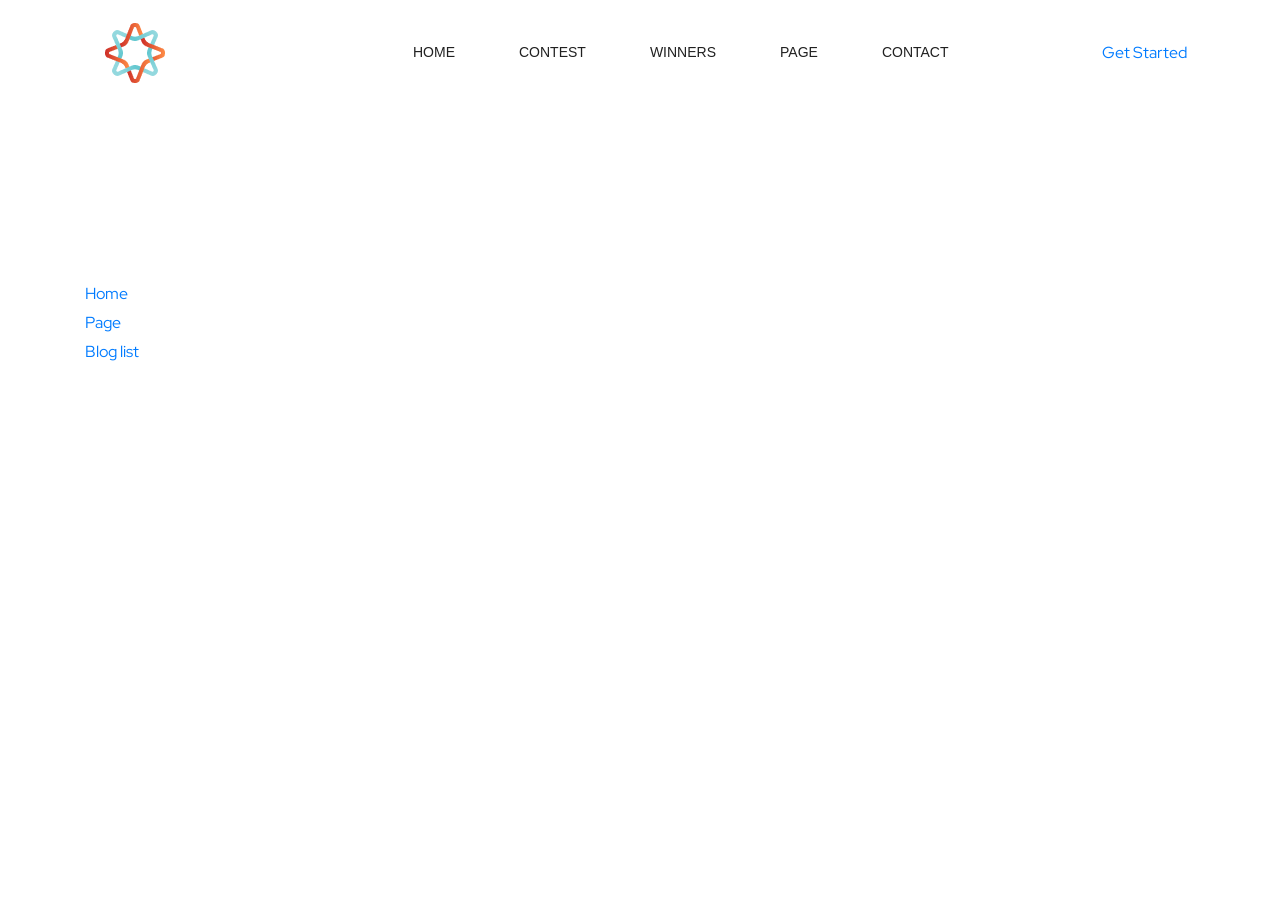
==== bloglist.html @ a5b385fc "first commit" ====
<!DOCTYPE html>
<html lang="en">

<head>
    <meta charset="UTF-8">
    <title>Blog List</title>
    <meta name="description"
        content="MediCare is a minimal, clean and modern One Page HTML Template for dental clinics and any other medical and healthcare related businesses, such as hospitals, research centers, or pharmacies.">
    <meta name="keywords"
        content=" appointment, clinic, dentist, doctor, health, health care, hospital, hospitality, laboratory, medical, medicine, patient">
    <meta name="author" content="themesflat.com">

    <!-- Mobile Specific Metas -->
    <meta name="viewport" content="width=device-width, initial-scale=1, maximum-scale=1">

     <!-- Bootstrap  -->
     <link rel="stylesheet" type="text/css" href="stylesheets/bootstrap.css" >

    <!-- Theme Style -->
    <link rel="stylesheet" type="text/css" href="stylesheets/bloglist.css">

</head>

<body class="header-sticky">
    <!-- Header -->
     <header id="header" class="header style1 clearfix">
        <div class="header-inner">
            <div id="logo" class="logo">
                <a href="index.html" rel="home">
                    <img src="images/logo/Logo.png" alt="image">
                </a>
            </div><!-- /.logo -->
            <div class="nav-wrap">
                <div class="btn-menu"></div><!-- //mobile menu button -->
                <nav id="mainnav" class="main-nav">
                    <ul class="menu"> 
                        <li class="home">
                            <a href="index.html">Home</a>
                            <ul class="submenu"> 
                                <li><a href="index.html">Home V.1</a>
                                </li>
                                <li><a href="index-2.html">Home V.2</a></li>
                                <li><a href="index-3.html">Home V.3</a></li>
                                <li><a href="index-animated.html">Home Animated</a></li>
                            </ul><!-- /.submenu -->
                        </li>
                        <li><a href="./#about">Contest</a></li>
                        <li><a href="./#doctor">Winners</a></li>
                        <li><a href="./#portfolio">Page</a>
                            <ul class="submenu"> 
                                <li><a href="bloglist.html">Page 1</a></li>
                                <li><a href="bloglist.html">Page 2</a></li>
                                <li><a href="bloglist.html">Page 3</a></li>
                                <li><a href="bloglist.html">Page 4</a></li>
                            </ul><!-- /.submenu -->
                        </li>
                        <li><a href="./#contact">Contact</a></li>
                    </ul><!-- /.menu -->
                </nav><!-- /.main-nav -->
            </div><!-- /.nav-wrap -->
            <div class="menu-btn ">
                <a href="contact.html" class="theme-btn">Get Started</a>
            </div>
            <!--/.menu button -->
        </div><!-- /.header-inner --> 
     </header><!-- /.header -->
    <!-- Page Title -->
    <div class="page-title text-left">
        <div class="container">
            <div class="row"> 
                <div class="col-md-12">
                    <div class="page-title-heading">
                        <h1 class="title">Blog list</h1>
                    </div><!-- /.page-title-captions --> 
                    <div class="breadcrumbs">
                        <ul>
                            <li><a href="index.html">Home</a></li>
                            <li><a href="blog.html">Page</a></li>
                            <li><a href="blog.html">Blog list</a></li>
                        </ul>                   
                    </div><!-- /.breadcrumbs -->  
                </div><!-- /.col-md-12 -->  
            </div><!-- /.row -->  
        </div><!-- /.container -->                      
    </div><!-- /.page-title --> 
    <!-- Blog Posts -->
    <section></section><!--/.blog posts -->
    <!-- Download -->
    <div></div><!--/.download -->
    <!-- Footer -->
    <footer></footer><!--/.footer -->
</body>

</html>
---- stylesheets/bloglist.css ----
/**
  * Name: Lottery
  * Version: 1.0
  * Author: Themesflat
  * Author URI: http://www.themesflat.com
*/

@import url('https://fonts.googleapis.com/css2?family=Red+Hat+Display:ital,wght@0,300..900;1,300..900&display=swap');
@import url("https://cdnjs.cloudflare.com/ajax/libs/font-awesome/5.15.4/css/all.min.css");
@import url("https://stackpath.bootstrapcdn.com/bootstrap/4.5.2/css/bootstrap.min.css");


/**
  * Reset
  * Repeatable Patterns    
  *	Header 
  *	Page Title
  * Blog
  * Blog v.1
  * Blog Single  
  * Widgets  
  * widget search
  * widget latest posts
  * widget tag
  * flat-socials 
  * Switcher
  * GoTop Button
  * Footer
  * Footer widget  
  * Bottom
  * Parallax
  * Boxed
  * Revolution Slider  
*/

/* Reset
-------------------------------------------------------------- */
    html {
        overflow-y: scroll;
        -webkit-text-size-adjust: 100%;
        -ms-text-size-adjust: 100%;
    }

    body {
		line-height: 1;
		-webkit-font-smoothing: antialiased;
		-webkit-text-size-adjust: 100%;
		   -ms-text-size-adjust: 100%;
	}

    a, abbr, acronym, address, applet, article, aside, audio, b, big, blockquote, body, caption, canvas, center, cite, code,
	dd, del, details, dfn, dialog, div, dl, dt, em, embed, fieldset, figcaption, figure, form, footer, header, hgroup, h1, h2, h3, h4, h5, h6, html, i, iframe, img, ins, kbd, label, legend, li, mark, menu, nav,object, ol, output, p, pre, q, ruby, s, samp, section, small, span, strike, strong, sub, summary, sup, tt, table, tbody, textarea, tfoot, thead, time, tr, th, td, u, ul, var, video  { 
		font-family: inherit; 
		font-size: 100%; 
		font-weight: inherit; 
		font-style: inherit; 
		vertical-align: baseline; 
		margin: 0; 
		padding: 0; 
		border: 0; 
		outline: 0;
		background: transparent;
	}

    article, aside, details, figcaption, figure, footer, header, hgroup, menu, nav, section { 
		display: block;
	}

    ol, ul {
		list-style: none;
	}

    blockquote, q { 
		-webkit-hyphens: none;
		  -moz-hyphens: none;
		   -ms-hyphens: none;
		       hyphens: none;
		        quotes: none;
	}

    figure {
		margin: 0;
	}

    :focus {
		outline: 0;
	}

    table { 
		border-collapse: collapse; 
		border-spacing: 0;
	}

    img {
		border: 0;
		-ms-interpolation-mode: bicubic;
		vertical-align: middle;
	}

    legend {
		white-space: normal;
	}

    button,
	input,
	select,
	textarea {
		font-size: 100%;
		margin: 0;
		max-width: 100%;
		vertical-align: baseline;
		-webkit-box-sizing: border-box;
		  -moz-box-sizing: border-box;
		       box-sizing: border-box;
	}

    button,
	input {
		line-height: normal;
	}

    input,
	textarea {
		background-image: -webkit-linear-gradient(hsla(0,0%,100%,0), hsla(0,0%,100%,0)); /* Removing the inner shadow, rounded corners on iOS inputs */
	}

    button,
	input[type="button"],
	input[type="reset"],
	input[type="submit"] {
		line-height: 1;
		cursor: pointer; /* Improves usability and consistency of cursor style between image-type 'input' and others */
		-webkit-appearance: button; /* Corrects inability to style clickable 'input' types in iOS */
		border: none;
	}

	input[type="checkbox"],
	input[type="radio"] {
		padding: 0; /* Addresses excess padding in IE8/9 */
	}

	input[type="search"] {
		-webkit-appearance: textfield; /* Addresses appearance set to searchfield in S5, Chrome */
	}

	input[type="search"]::-webkit-search-decoration { /* Corrects inner padding displayed oddly in S5, Chrome on OSX */
		-webkit-appearance: none;
	}

	button::-moz-focus-inner,
	input::-moz-focus-inner { /* Corrects inner padding and border displayed oddly in FF3/4 www.sitepen.com/blog/2008/05/14/the-devils-in-the-details-fixing-dojos-toolbar-buttons/ */
		border: 0;
		padding: 0;
	}

	*,
	*:before,
	*:after {
		-webkit-box-sizing: border-box;
		   -moz-box-sizing: border-box;
		        box-sizing: border-box;
	}

/* Repeatable Patterns
-------------------------------------------------------------- */
*,
*:before,
*:after {
	-webkit-box-sizing: border-box;
	   -moz-box-sizing: border-box;
			box-sizing: border-box;
}

body {
    font: 16px/29px "Red Hat Display", sans-serif;
	font-weight: 400;
	/* background-color: #fff;	 */
	color: #FFFFFF;
}

a {		
    text-decoration: none;
	-webkit-transition: all 0.3s ease-in-out;
	   -moz-transition: all 0.3s ease-in-out;
		-ms-transition: all 0.3s ease-in-out;
		 -o-transition: all 0.3s ease-in-out;
			transition: all 0.3s ease-in-out;
}

a:hover,
a:focus {
	color: #FFFFFF;
	text-decoration: none;
	outline: 0;
	-webkit-transition: all 0.3s ease-in-out;
	   -moz-transition: all 0.3s ease-in-out;
		-ms-transition: all 0.3s ease-in-out;
		 -o-transition: all 0.3s ease-in-out;
			transition: all 0.3s ease-in-out;
}

ul, ol {
	padding: 0;
}

img {
	max-width: 100%;
	height: auto;		
}

.img-left {
	margin: -10px 50px 0 0 !important;
	float: left;
}

.img-right {
	margin: 0 0 0 50px !important;
	float: right;
}

b, strong {
	font-weight: 900;
}

.entry-page p {
	margin-bottom: 25px;
}

h1 { font: 60px/60px "Red Hat Display", sans-serif;}
h2 { font: 45px/45px "Red Hat Display", sans-serif;}
h3 { font: 30px/30px "Red Hat Display", sans-serif;}
h4 { font: 25px/25px "Red Hat Display", sans-serif;}
h5 { font: 22px/22px "Red Hat Display", sans-serif;}
h6 { font: 20px/20px "Red Hat Display", sans-serif;}

h1, h2, h4, h5, h6 {
	color: #FFFFFF;
	font-weight: 900;
	margin: 0 0 30px;
}

p {
    font-family: "Red Hat Display", sans-serif;
    font-size: 14px;
    font-weight: 400;
    line-height: 19.6;
    color: rgba(119, 145, 186, 1);
}

button {
	border: none;
}

button,
input[type="button"],
input[type="reset"],
input[type="submit"] {		
    font-size: 16px;
    font-family: "Red Hat Display", sans-serif;
    font-weight: 759;   
    color: #FFFFFF;
    background-color: transparent;
    /* border-width: 1px; */
    /* border-style: solid; */
    /* border-color: #E5E5E5; */
    border: none;
    padding: 7px 18px;
    -webkit-transition: all 0.3s ease 0s;
       -moz-transition: all 0.3s ease 0s;
        -ms-transition: all 0.3s ease 0s;
         -o-transition: all 0.3s ease 0s;
            transition: all 0.3s ease 0s;
}

select,
textarea,
input[type="text"],
input[type="password"],
input[type="datetime"],
input[type="datetime-local"],
input[type="date"],
input[type="month"],
input[type="time"],
input[type="week"],
input[type="number"],
input[type="email"],
input[type="url"],
input[type="search"],
input[type="tel"],
input[type="color"] {	
	width: 100%;
	font-size: 16px;
	/* border: 1px solid #E5E5E5; */
    border: none;
	color: #FFFFFF;
	background-color: transparent;		
	height: 60px;
	padding: 12px 30px;
	border-radius: 0;
	margin-bottom: 30px;
	-webkit-transition: all 0.3s ease-in-out;
	   -moz-transition: all 0.3s ease-in-out;
	    -ms-transition: all 0.3s ease-in-out;
	     -o-transition: all 0.3s ease-in-out;
	        transition: all 0.3s ease-in-out;
}

textarea:focus,
input[type="text"]:focus,
input[type="password"]:focus,
input[type="datetime"]:focus,
input[type="datetime-local"]:focus,
input[type="date"]:focus,
input[type="month"]:focus,
input[type="time"]:focus,
input[type="week"]:focus,
input[type="number"]:focus,
input[type="email"]:focus,
input[type="url"]:focus,
input[type="search"]:focus,
input[type="tel"]:focus,
input[type="color"]:focus {
	-webkit-box-shadow: none;
	   -moz-box-shadow: none;
			box-shadow: none;
}

textarea {
	width: 100%;
	height: 166px;
	padding: 15px 30px;
}

input[type="checkbox"] {
	display: inline;
}

textarea:-moz-placeholder,
textarea::-moz-placeholder,
input:-moz-placeholder,
input::-moz-placeholder {		
	color: #a0a0a0;
	opacity: 1;
}

input:-ms-input-placeholder {
	color: #a0a0a0;
}

textarea::-webkit-input-placeholder,
input::-webkit-input-placeholder {
	color: #a0a0a0;
	opacity: 1;
}

/* bootstrap resetting elements */

.btn {
	background-image: none;
}

textarea, 
input[type="text"],
input[type="submit"],
input[type="password"], 
input[type="datetime"], 
input[type="datetime-local"], 
input[type="date"], 
input[type="month"], 
input[type="time"], 
input[type="week"], 
input[type="number"], 
input[type="email"], 
input[type="url"], 
input[type="search"], 
input[type="tel"], 
input[type="color"], 
.uneditable-input,
.dropdown-menu,
.navbar .nav > .active > a, 
.navbar .nav > .active > a:hover, 
.navbar .nav > .active > a:focus {
	-webkit-appearance: none;
	text-shadow: none;
	-webkit-box-shadow: none;
	   -moz-box-shadow: none;
	     -o-box-shadow: none;
	        box-shadow: none;
	color: #a0a0a0;
}

.blog-single .entry p {
	margin-bottom: 25px;
}

/* Header
-------------------------------------------------------------- */
.header {
	max-width: 1920px;		
}

.header-inner {
	max-width: 1110px;
	margin-left: auto;
	margin-right: auto;
	margin-top: 16px;
	display: flex;
	align-items: center;
}

.header-inner .logo,
.header-inner .nav-wrap {
	float: left;
}

.header-inner .logo {
	padding: 0 117px 0 20px;
}

/* navigation */
#mainnav ul li {
	position: relative;
}

#mainnav li:hover > ul {    	
    -ms-filter: "progid:DXImageTransform.Microsoft.Alpha(Opacity=100)";
		filter: alpha(opacity=100);
	opacity: 1;
    visibility: visible; 
    -webkit-transform: translate(0, 0);
	   -moz-transform: translate(0, 0);
	    -ms-transform: translate(0, 0);
	     -o-transform: translate(0, 0);
	        transform: translate(0, 0);  
}

#mainnav ul li ul li:hover > ul {
	left: 200px;
}

#mainnav ul li a {
	text-transform: uppercase;
	font-size: 14px;
	font-family: 'Lato', sans-serif;
	font-weight: 400;
	color: #202020;	
}

#mainnav ul li a:hover {
	color: #2bb0ef;	
}

#mainnav ul li ul li a:hover {
	padding-left: 5px;
}

#mainnav > ul > li {
	float: left;
	padding: 19px 28px 20px 6px;
}

#mainnav > ul > li > a {
	font-size: 14px;
	display: inline-block;		
	position: relative;
	line-height: 34px;
	padding: 0 15px;
}

#mainnav > ul > li.active > a {
	color: #2bb0ef;	
}

#mainnav ul li ul {
	width: 200px;
	background: #fff;	
	position: absolute;	
	z-index: 9999;
	left: 0; 
	top: 100%;	
	-ms-filter: "progid:DXImageTransform.Microsoft.Alpha(Opacity=0)";
       opacity: 0;
        filter: alpha(opacity=0); 
	visibility: hidden;
    -webkit-transform: translate(0px, 10px);
		   -moz-transform: translate(0px, -10px);
		    -ms-transform: translate(0px, -10px);
		     -o-transform: translate(0px, -10px);
		        transform: translate(0px, -10px);
	   -webkit-transition: all 0.2s ease-in-out;
	      -moz-transition: all 0.2s ease-in-out;
	       -ms-transition: all 0.2s ease-in-out;
	        -o-transition: all 0.2s ease-in-out;
	           transition: all 0.2s ease-in-out;
}

#mainnav ul li ul li ul {			
	left: 215px;
	top: 0;
	margin-left: -30px;
	background-color: #fffcf2;
}

#mainnav ul li ul li ul li {
	border-color: #e5e2d4;
}

#mainnav ul li ul li ul li a {
	color: #323232;
}

#mainnav ul li ul li ul li a:hover {
	color: #f1c40f;
}

.header.style1 #mainnav ul li.home a:before {
	top: 0;
}

.header.style1 #mainnav ul li.home a:after {
	bottom: 0;
}

#mainnav {
	padding: 0 110px 0 0;
}

/* menu btn */

.header-inner .menu-btn {
	float: left;
}

/* Page Title
-------------------------------------------------------------- */
.page-title {
	background: url(../images/) no-repeat center top;
	background-size: cover;
	padding: 100px 0;
}
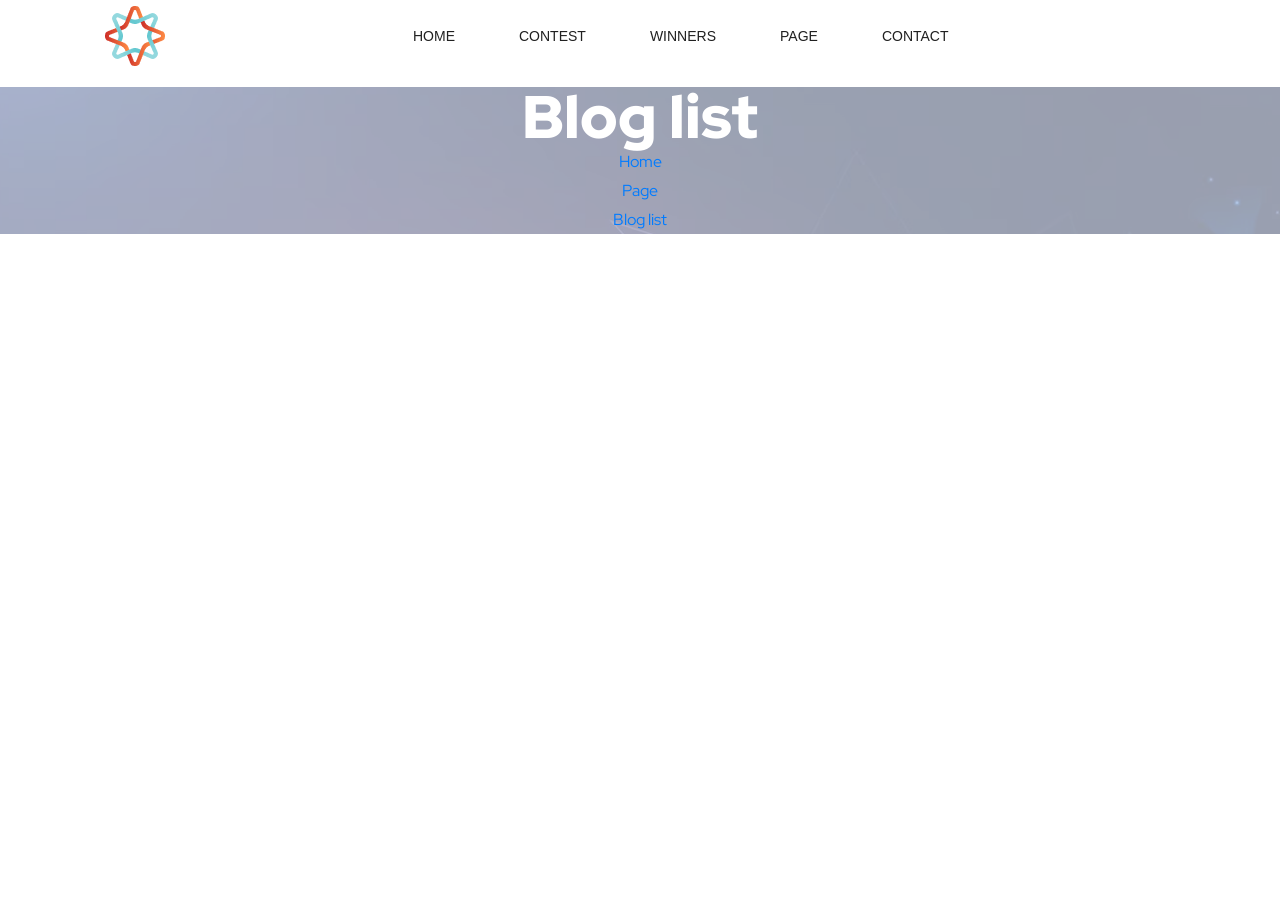
==== commit 17b2408a: "update" ====
--- a/bloglist.html
+++ b/bloglist.html
@@ -13,8 +13,8 @@
     <!-- Mobile Specific Metas -->
     <meta name="viewport" content="width=device-width, initial-scale=1, maximum-scale=1">
 
-     <!-- Bootstrap  -->
-     <link rel="stylesheet" type="text/css" href="stylesheets/bootstrap.css" >
+    <!-- Bootstrap  -->
+    <link rel="stylesheet" type="text/css" href="stylesheets/bootstrap.css">
 
     <!-- Theme Style -->
     <link rel="stylesheet" type="text/css" href="stylesheets/bloglist.css">
@@ -23,7 +23,7 @@
 
 <body class="header-sticky">
     <!-- Header -->
-     <header id="header" class="header style1 clearfix">
+    <header id="header" class="header style1 clearfix">
         <div class="header-inner">
             <div id="logo" class="logo">
                 <a href="index.html" rel="home">
@@ -33,10 +33,10 @@
             <div class="nav-wrap">
                 <div class="btn-menu"></div><!-- //mobile menu button -->
                 <nav id="mainnav" class="main-nav">
-                    <ul class="menu"> 
+                    <ul class="menu">
                         <li class="home">
                             <a href="index.html">Home</a>
-                            <ul class="submenu"> 
+                            <ul class="submenu">
                                 <li><a href="index.html">Home V.1</a>
                                 </li>
                                 <li><a href="index-2.html">Home V.2</a></li>
@@ -47,7 +47,7 @@
                         <li><a href="./#about">Contest</a></li>
                         <li><a href="./#doctor">Winners</a></li>
                         <li><a href="./#portfolio">Page</a>
-                            <ul class="submenu"> 
+                            <ul class="submenu">
                                 <li><a href="bloglist.html">Page 1</a></li>
                                 <li><a href="bloglist.html">Page 2</a></li>
                                 <li><a href="bloglist.html">Page 3</a></li>
@@ -58,31 +58,31 @@
                     </ul><!-- /.menu -->
                 </nav><!-- /.main-nav -->
             </div><!-- /.nav-wrap -->
-            <div class="menu-btn ">
+            <!-- <div class="menu-btn ">
                 <a href="contact.html" class="theme-btn">Get Started</a>
-            </div>
+            </div> -->
             <!--/.menu button -->
-        </div><!-- /.header-inner --> 
-     </header><!-- /.header -->
+        </div><!-- /.header-inner -->
+    </header><!-- /.header -->
     <!-- Page Title -->
-    <div class="page-title text-left">
+    <div class="page-title text-center">
         <div class="container">
-            <div class="row"> 
+            <div class="row">
                 <div class="col-md-12">
                     <div class="page-title-heading">
                         <h1 class="title">Blog list</h1>
-                    </div><!-- /.page-title-captions --> 
+                    </div><!-- /.page-title-captions -->
                     <div class="breadcrumbs">
                         <ul>
                             <li><a href="index.html">Home</a></li>
                             <li><a href="blog.html">Page</a></li>
                             <li><a href="blog.html">Blog list</a></li>
-                        </ul>                   
-                    </div><!-- /.breadcrumbs -->  
-                </div><!-- /.col-md-12 -->  
-            </div><!-- /.row -->  
-        </div><!-- /.container -->                      
-    </div><!-- /.page-title --> 
+                        </ul>
+                    </div><!-- /.breadcrumbs -->
+                </div><!-- /.col-md-12 -->
+            </div><!-- /.row -->
+        </div><!-- /.container -->
+    </div><!-- /.page-title -->
     <!-- Blog Posts -->
     <section></section><!--/.blog posts -->
     <!-- Download -->
--- a/stylesheets/bloglist.css
+++ b/stylesheets/bloglist.css
@@ -236,7 +236,6 @@
 h1, h2, h4, h5, h6 {
 	color: #FFFFFF;
 	font-weight: 900;
-	margin: 0 0 30px;
 }
 
 p {
@@ -395,26 +394,29 @@
 
 /* Header
 -------------------------------------------------------------- */
+
 .header {
-	max-width: 1920px;		
-}
-
-.header-inner {
-	max-width: 1110px;
-	margin-left: auto;
-	margin-right: auto;
-	margin-top: 16px;
-	display: flex;
-	align-items: center;
+	max-width: 1920px;
+	border-bottom: 1px solid #FFFFFF;
+	position: relative;
+}
+
+@media only screen and (min-width: 1200px){
+	.header-inner{
+		max-width: 1110px;
+		margin-left: auto;
+		margin-right: auto;
+	}
 }
 
 .header-inner .logo,
-.header-inner .nav-wrap {
+.header-inner .nav-wrap,
+.header-inner .menu-btn {
 	float: left;
 }
 
 .header-inner .logo {
-	padding: 0 117px 0 20px;
+	padding: 6px 117px 20px 20px;
 }
 
 /* navigation */
@@ -424,7 +426,7 @@
 
 #mainnav li:hover > ul {    	
     -ms-filter: "progid:DXImageTransform.Microsoft.Alpha(Opacity=100)";
-		filter: alpha(opacity=100);
+		/* filter: alpha(opacity=100); */
 	opacity: 1;
     visibility: visible; 
     -webkit-transform: translate(0, 0);
@@ -494,25 +496,6 @@
 	           transition: all 0.2s ease-in-out;
 }
 
-#mainnav ul li ul li ul {			
-	left: 215px;
-	top: 0;
-	margin-left: -30px;
-	background-color: #fffcf2;
-}
-
-#mainnav ul li ul li ul li {
-	border-color: #e5e2d4;
-}
-
-#mainnav ul li ul li ul li a {
-	color: #323232;
-}
-
-#mainnav ul li ul li ul li a:hover {
-	color: #f1c40f;
-}
-
 .header.style1 #mainnav ul li.home a:before {
 	top: 0;
 }
@@ -522,19 +505,23 @@
 }
 
 #mainnav {
-	padding: 0 110px 0 0;
+	padding: 0 70px 0 0;
 }
 
 /* menu btn */
 
 .header-inner .menu-btn {
-	float: left;
+	padding: 20px 0 0 0;
+}
+
+.header-inner a.theme-btn {
+	line-height: 21.17px;
+	padding: 14px 20px;
 }
 
 /* Page Title
 -------------------------------------------------------------- */
+
 .page-title {
-	background: url(../images/) no-repeat center top;
-	background-size: cover;
-	padding: 100px 0;
+	background-image: url(../images/header/bg_header.png);
 }
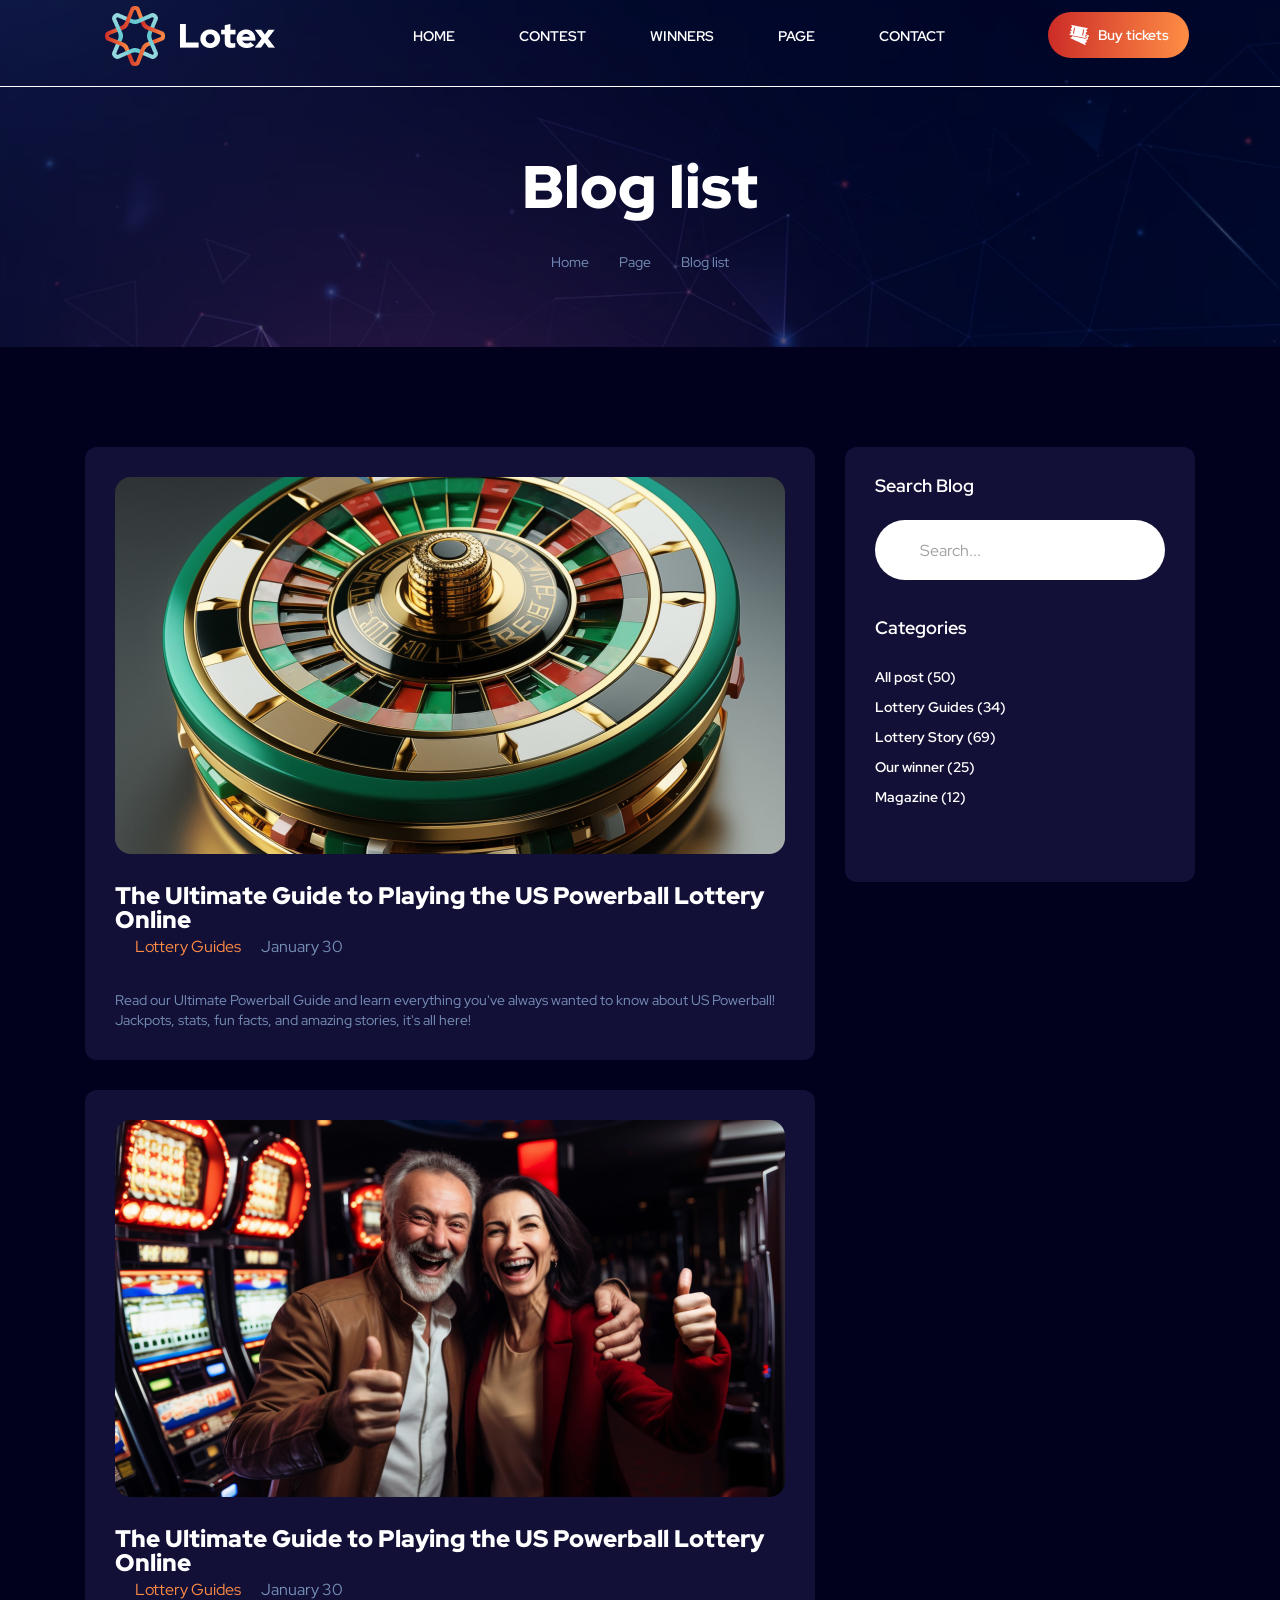
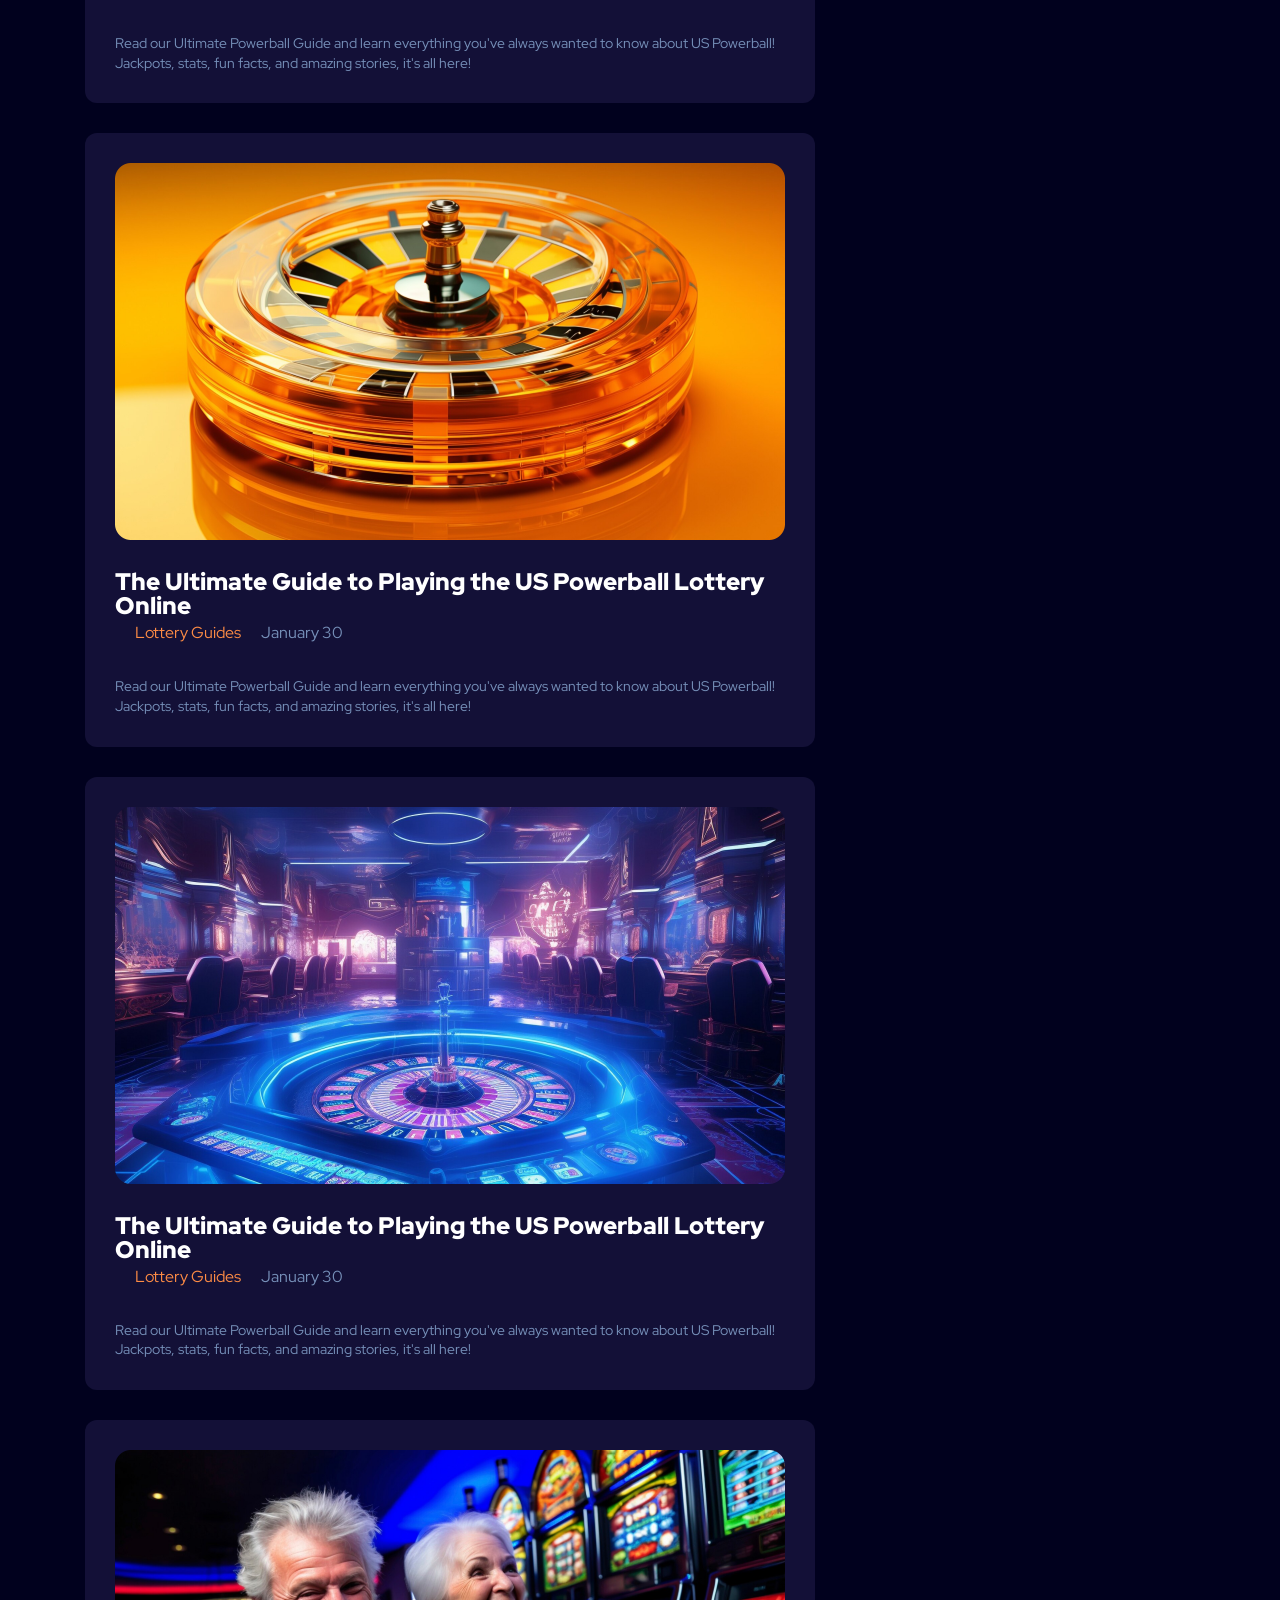
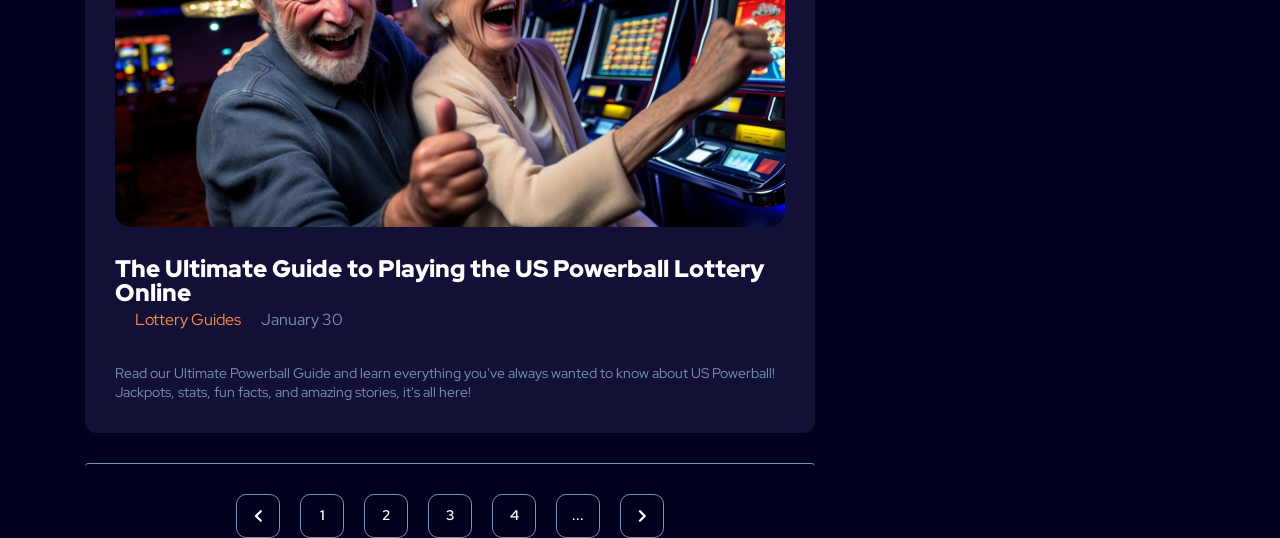
==== commit 0500f8e0: "update blog" ====
--- a/bloglist.html
+++ b/bloglist.html
@@ -19,72 +19,218 @@
     <!-- Theme Style -->
     <link rel="stylesheet" type="text/css" href="stylesheets/bloglist.css">
 
+    <!--  Color -->
+    <link rel="stylesheet" type="color/css" href="stylesheets/color/color.css">
+
 </head>
 
 <body class="header-sticky">
-    <!-- Header -->
-    <header id="header" class="header style1 clearfix">
-        <div class="header-inner">
-            <div id="logo" class="logo">
-                <a href="index.html" rel="home">
-                    <img src="images/logo/Logo.png" alt="image">
-                </a>
-            </div><!-- /.logo -->
-            <div class="nav-wrap">
-                <div class="btn-menu"></div><!-- //mobile menu button -->
-                <nav id="mainnav" class="main-nav">
-                    <ul class="menu">
-                        <li class="home">
-                            <a href="index.html">Home</a>
-                            <ul class="submenu">
-                                <li><a href="index.html">Home V.1</a>
-                                </li>
-                                <li><a href="index-2.html">Home V.2</a></li>
-                                <li><a href="index-3.html">Home V.3</a></li>
-                                <li><a href="index-animated.html">Home Animated</a></li>
-                            </ul><!-- /.submenu -->
-                        </li>
-                        <li><a href="./#about">Contest</a></li>
-                        <li><a href="./#doctor">Winners</a></li>
-                        <li><a href="./#portfolio">Page</a>
-                            <ul class="submenu">
-                                <li><a href="bloglist.html">Page 1</a></li>
-                                <li><a href="bloglist.html">Page 2</a></li>
-                                <li><a href="bloglist.html">Page 3</a></li>
-                                <li><a href="bloglist.html">Page 4</a></li>
-                            </ul><!-- /.submenu -->
-                        </li>
-                        <li><a href="./#contact">Contact</a></li>
-                    </ul><!-- /.menu -->
-                </nav><!-- /.main-nav -->
-            </div><!-- /.nav-wrap -->
-            <!-- <div class="menu-btn ">
-                <a href="contact.html" class="theme-btn">Get Started</a>
-            </div> -->
-            <!--/.menu button -->
-        </div><!-- /.header-inner -->
-    </header><!-- /.header -->
-    <!-- Page Title -->
-    <div class="page-title text-center">
+    <div class="background-image">
+        <!-- Header -->
+        <header id="header" class="header style1 clearfix">
+            <div class="header-inner">
+                <div id="logo" class="logo ">
+                    <a href="index.html" rel="home">
+                        <img src="images/logo/Logo.png" alt="image">
+                    </a>
+                </div><!-- /.logo -->
+                <div class="nav-wrap">
+                    <div class="btn-menu"></div><!-- //mobile menu button -->
+                    <nav id="mainnav" class="main-nav">
+                        <ul class="menu">
+                            <li class="home">
+                                <a href="index.html">Home</a>
+                                <ul class="submenu">
+                                    <li><a href="index.html">Home V.1</a>
+                                    </li>
+                                    <li><a href="index-2.html">Home V.2</a></li>
+                                    <li><a href="index-3.html">Home V.3</a></li>
+                                    <li><a href="index-animated.html">Home Animated</a></li>
+                                </ul><!-- /.submenu -->
+                            </li>
+                            <li><a href="./#about">Contest</a></li>
+                            <li><a href="./#doctor">Winners</a></li>
+                            <li><a href="./#portfolio">Page</a>
+                                <ul class="submenu">
+                                    <li><a href="bloglist.html">Page 1</a></li>
+                                    <li><a href="bloglist.html">Page 2</a></li>
+                                    <li><a href="bloglist.html">Page 3</a></li>
+                                    <li><a href="bloglist.html">Page 4</a></li>
+                                </ul><!-- /.submenu -->
+                            </li>
+                            <li><a href="./#contact">Contact</a></li>
+                        </ul><!-- /.menu -->
+                    </nav><!-- /.main-nav -->
+                </div><!-- /.nav-wrap -->
+                <div class="menu-btn ">
+                    <a href="contact.html" class="theme-btn">Buy tickets</a>
+                </div>
+                <!--/.menu button -->
+            </div><!-- /.header-inner -->
+        </header><!-- /.header -->
+        <!-- Page Title -->
+        <div class="page-title text-center">
+            <div class="container">
+                <div class="row">
+                    <div class="col-md-12">
+                        <div class="page-title-heading">
+                            <h1 class="title">Blog list</h1>
+                        </div><!-- /.page-title-captions -->
+                        <div class="breadcrumbs text-center">
+                            <ul>
+                                <li><a href="index.html">Home</a></li>
+                                <li><a href="blog.html">Page</a></li>
+                                <li><a href="blog.html">Blog list</a></li>
+                            </ul>
+                        </div><!-- /.breadcrumbs -->
+                    </div><!-- /.col-md-12 -->
+                </div><!-- /.row -->
+            </div><!-- /.container -->
+        </div><!-- /.page-title -->
+    </div>
+    <!-- Blog Posts -->
+    <section class="blog-list-area">
         <div class="container">
             <div class="row">
-                <div class="col-md-12">
-                    <div class="page-title-heading">
-                        <h1 class="title">Blog list</h1>
-                    </div><!-- /.page-title-captions -->
-                    <div class="breadcrumbs">
-                        <ul>
-                            <li><a href="index.html">Home</a></li>
-                            <li><a href="blog.html">Page</a></li>
-                            <li><a href="blog.html">Blog list</a></li>
-                        </ul>
-                    </div><!-- /.breadcrumbs -->
-                </div><!-- /.col-md-12 -->
-            </div><!-- /.row -->
-        </div><!-- /.container -->
-    </div><!-- /.page-title -->
-    <!-- Blog Posts -->
-    <section></section><!--/.blog posts -->
+                <div class="col-md-8">
+                    <div class="widget-overall">
+                        <div class="widget-wrap">
+                            <div class="widget-item">
+                                <div class="image">
+                                    <img src="images/post/post-list-1.png" alt="post-list-1">
+                                </div>
+                                <div class="post-list-content">
+                                    <h4><a href="bloglist.html">The Ultimate Guide to Playing the US Powerball Lottery Online</a></h4>
+                                    <ul>
+                                        <li class="name">Lottery Guides</li>
+                                        <li class="time">January 30</li>
+                                    </ul>
+                                    <p>Read our Ultimate Powerball Guide and learn everything you've always wanted to know about US Powerball! Jackpots, stats, fun facts, and amazing stories, it's all here!</p>
+                                </div>
+                            </div><!--post-list-item-->
+                        </div><!--post-list-wrap-->
+
+                        <div class="widget-wrap">
+                            <div class="widget-item">
+                                <div class="image">
+                                    <img src="images/post/post-list-2.png" alt="post-list-1">
+                                </div>
+                                <div class="post-list-content">
+                                    <h4><a href="bloglist.html">The Ultimate Guide to Playing the US Powerball Lottery Online</a></h4>
+                                    <ul>
+                                        <li class="name">Lottery Guides</li>
+                                        <li class="time">January 30</li>
+                                    </ul>
+                                    <p>Read our Ultimate Powerball Guide and learn everything you've always wanted to know about US Powerball! Jackpots, stats, fun facts, and amazing stories, it's all here!</p>
+                                </div>
+                            </div><!--post-list-item-->
+                        </div><!--post-list-wrap-->
+
+                        <div class="widget-wrap">
+                            <div class="widget-item">
+                                <div class="image">
+                                    <img src="images/post/post-list-3.png" alt="post-list-1">
+                                </div>
+                                <div class="post-list-content">
+                                    <h4><a href="bloglist.html">The Ultimate Guide to Playing the US Powerball Lottery Online</a></h4>
+                                    <ul>
+                                        <li class="name">Lottery Guides</li>
+                                        <li class="time">January 30</li>
+                                    </ul>
+                                    <p>Read our Ultimate Powerball Guide and learn everything you've always wanted to know about US Powerball! Jackpots, stats, fun facts, and amazing stories, it's all here!</p>
+                                </div>
+                            </div><!--post-list-item-->
+                        </div><!--post-list-wrap-->
+
+                        <div class="widget-wrap">
+                            <div class="widget-item">
+                                <div class="image">
+                                    <img src="images/post/post-list-4.png" alt="post-list-1">
+                                </div>
+                                <div class="post-list-content">
+                                    <h4><a href="bloglist.html">The Ultimate Guide to Playing the US Powerball Lottery Online</a></h4>
+                                    <ul>
+                                        <li class="name">Lottery Guides</li>
+                                        <li class="time">January 30</li>
+                                    </ul>
+                                    <p>Read our Ultimate Powerball Guide and learn everything you've always wanted to know about US Powerball! Jackpots, stats, fun facts, and amazing stories, it's all here!</p>
+                                </div>
+                            </div><!--post-list-item-->
+                        </div><!--post-list-wrap-->
+
+                        <div class="widget-wrap">
+                            <div class="widget-item">
+                                <div class="image">
+                                    <img src="images/post/post-list-5.png" alt="post-list-1">
+                                </div>
+                                <div class="post-list-content">
+                                    <h4><a href="bloglist.html">The Ultimate Guide to Playing the US Powerball Lottery Online</a></h4>
+                                    <ul>
+                                        <li class="name">Lottery Guides</li>
+                                        <li class="time">January 30</li>
+                                    </ul>
+                                    <p>Read our Ultimate Powerball Guide and learn everything you've always wanted to know about US Powerball! Jackpots, stats, fun facts, and amazing stories, it's all here!</p>
+                                </div>
+                            </div><!--post-list-item-->
+                        </div><!--post-list-wrap-->
+
+                        <div class="pagination">
+                            <ul>
+                                <li><a href="#"><i class="fas fa-chevron-left"></i></a></li>
+                                <li><a href="#">1</a></li>
+                                <li><a href="#">2</a></li>
+                                <li><a href="#">3</a></li>
+                                <li><a href="#">4</a></li>
+                                <li><a href="#">...</a></li>
+                                <li><a href="#"><i class="fas fa-chevron-right"></i></a></li>
+                            </ul>
+                        </div><!--/.pagination-->
+                    </div><!--post-list-overall-->
+                </div><!--/.col-md-8-->
+                <div class="col-md-4">
+                    <div class="widget-overall">
+                        <div class="widget-wrap">
+                            <div class="widget-item">
+                                <div class="sidebar-blog-search">
+                                    <h6>Search Blog</h6>
+                                    <form action="#" class="search-form">
+                                        <input type="text" placeholder="Search...">
+                                        <i type="submit" class="search_button">
+                                        </i>
+                                    </form>
+                                </div><!--/.search-->
+                                <div class="sidebar-blog-categories widget-sidebar">
+                                    <h6>Categories</h6>
+                                    <ul>
+                                        <li>
+                                            <a href="bloglist.html">All post</a>
+                                            <a href="bloglist.html">(50)</a>
+                                        </li>
+                                        <li>
+                                            <a href="bloglist.html">Lottery Guides</a>
+                                            <a href="bloglist.html">(34)</a>
+                                        </li>
+                                        <li>
+                                            <a href="bloglist.html">Lottery Story</a>
+                                            <a href="bloglist.html">(69)</a>
+                                        </li>
+                                        <li>
+                                            <a href="bloglist.html">Our winner</a>
+                                            <a href="bloglist.html">(25)</a>
+                                        </li>
+                                        <li>
+                                            <a href="bloglist.html">Magazine</a>
+                                            <a href="bloglist.html">(12)</a>
+                                        </li>
+                                    </ul>
+                                </div>
+                            </div><!--widget-item-->
+                        </div><!--widget-wrap-->
+                    </div><!--widget-overall-->
+                </div><!--/.col-md-4-->
+            </div><!--/.row-->
+        </div><!--/.container-->
+    </section><!--/.blog posts -->
     <!-- Download -->
     <div></div><!--/.download -->
     <!-- Footer -->
--- a/stylesheets/bloglist.css
+++ b/stylesheets/bloglist.css
@@ -8,7 +8,6 @@
 @import url('https://fonts.googleapis.com/css2?family=Red+Hat+Display:ital,wght@0,300..900;1,300..900&display=swap');
 @import url("https://cdnjs.cloudflare.com/ajax/libs/font-awesome/5.15.4/css/all.min.css");
 @import url("https://stackpath.bootstrapcdn.com/bootstrap/4.5.2/css/bootstrap.min.css");
-
 
 /**
   * Reset
@@ -174,8 +173,8 @@
 body {
     font: 16px/29px "Red Hat Display", sans-serif;
 	font-weight: 400;
-	/* background-color: #fff;	 */
 	color: #FFFFFF;
+	background-color: rgba(1, 1, 30, 1);
 }
 
 a {		
@@ -189,7 +188,6 @@
 
 a:hover,
 a:focus {
-	color: #FFFFFF;
 	text-decoration: none;
 	outline: 0;
 	-webkit-transition: all 0.3s ease-in-out;
@@ -229,21 +227,29 @@
 h1 { font: 60px/60px "Red Hat Display", sans-serif;}
 h2 { font: 45px/45px "Red Hat Display", sans-serif;}
 h3 { font: 30px/30px "Red Hat Display", sans-serif;}
-h4 { font: 25px/25px "Red Hat Display", sans-serif;}
+h4 { font: 24px/24px "Red Hat Display", sans-serif;}
 h5 { font: 22px/22px "Red Hat Display", sans-serif;}
-h6 { font: 20px/20px "Red Hat Display", sans-serif;}
+h6 { font: 18px/18px "Red Hat Display", sans-serif;}
 
 h1, h2, h4, h5, h6 {
 	color: #FFFFFF;
 	font-weight: 900;
+	/* margin: 0 0 30px; */
 }
 
 p {
     font-family: "Red Hat Display", sans-serif;
     font-size: 14px;
     font-weight: 400;
-    line-height: 19.6;
+    line-height: 19.6px;
     color: rgba(119, 145, 186, 1);
+}
+
+a {
+	font-family: "Red Hat Display", sans-serif;
+	font-size: 14px;
+	font-weight: 645;
+	color: #FFFFFF;
 }
 
 button {
@@ -289,14 +295,12 @@
 input[type="color"] {	
 	width: 100%;
 	font-size: 16px;
-	/* border: 1px solid #E5E5E5; */
     border: none;
 	color: #FFFFFF;
 	background-color: transparent;		
 	height: 60px;
 	padding: 12px 30px;
 	border-radius: 0;
-	margin-bottom: 30px;
 	-webkit-transition: all 0.3s ease-in-out;
 	   -moz-transition: all 0.3s ease-in-out;
 	    -ms-transition: all 0.3s ease-in-out;
@@ -392,6 +396,11 @@
 	margin-bottom: 25px;
 }
 
+.background-image {
+	background-image: url(../images/header/bg_header.png);
+	background-size: cover;
+}
+
 /* Header
 -------------------------------------------------------------- */
 
@@ -399,9 +408,10 @@
 	max-width: 1920px;
 	border-bottom: 1px solid #FFFFFF;
 	position: relative;
-}
-
-@media only screen and (min-width: 1200px){
+	margin-bottom: 70px;
+}
+
+@media only screen and (min-width: 1115px){
 	.header-inner{
 		max-width: 1110px;
 		margin-left: auto;
@@ -426,7 +436,7 @@
 
 #mainnav li:hover > ul {    	
     -ms-filter: "progid:DXImageTransform.Microsoft.Alpha(Opacity=100)";
-		/* filter: alpha(opacity=100); */
+		filter: alpha(opacity=100);
 	opacity: 1;
     visibility: visible; 
     -webkit-transform: translate(0, 0);
@@ -436,25 +446,14 @@
 	        transform: translate(0, 0);  
 }
 
-#mainnav ul li ul li:hover > ul {
-	left: 200px;
-}
-
 #mainnav ul li a {
-	text-transform: uppercase;
-	font-size: 14px;
-	font-family: 'Lato', sans-serif;
-	font-weight: 400;
-	color: #202020;	
+	text-transform: uppercase;	
 }
 
 #mainnav ul li a:hover {
-	color: #2bb0ef;	
-}
-
-#mainnav ul li ul li a:hover {
-	padding-left: 5px;
-}
+	color: #7791BA;	
+}
+
 
 #mainnav > ul > li {
 	float: left;
@@ -462,24 +461,19 @@
 }
 
 #mainnav > ul > li > a {
-	font-size: 14px;
 	display: inline-block;		
 	position: relative;
 	line-height: 34px;
 	padding: 0 15px;
 }
 
-#mainnav > ul > li.active > a {
-	color: #2bb0ef;	
-}
-
 #mainnav ul li ul {
-	width: 200px;
-	background: #fff;	
+	width: 150px;
+	background: #01011E;	
 	position: absolute;	
 	z-index: 9999;
 	left: 0; 
-	top: 100%;	
+	top: 119%;	
 	-ms-filter: "progid:DXImageTransform.Microsoft.Alpha(Opacity=0)";
        opacity: 0;
         filter: alpha(opacity=0); 
@@ -497,31 +491,174 @@
 }
 
 .header.style1 #mainnav ul li.home a:before {
-	top: 0;
+	/* top: 0; */
 }
 
 .header.style1 #mainnav ul li.home a:after {
-	bottom: 0;
+	/* bottom: 0; */
 }
 
 #mainnav {
-	padding: 0 70px 0 0;
+	padding: 0 60px 0 0;
 }
 
 /* menu btn */
 
 .header-inner .menu-btn {
 	padding: 20px 0 0 0;
+	gap: 10px;
+	position: relative;
 }
 
 .header-inner a.theme-btn {
 	line-height: 21.17px;
-	padding: 14px 20px;
+	padding: 14px 20px 14px 50px;
+	background: linear-gradient(274.33deg, #FE8C45 2.74%, #CA2826 103%);
+	border-radius: 999px;
+}
+
+.header-inner a.theme-btn::before {
+	content: "";
+	background-image: url(../images/icon/tickets.png);
+	position: absolute;
+	height: 20px;
+	width: 20px;
+	top: 25px;
+	right: 100px;
 }
 
 /* Page Title
 -------------------------------------------------------------- */
-
 .page-title {
-	background-image: url(../images/header/bg_header.png);
-}+	padding-bottom: 70px;
+}
+
+.page-title .page-title-heading .title {
+	margin-bottom: 30px;
+}
+
+.page-title .breadcrumbs ul {
+	display: inline-flex;
+}
+
+.page-title .breadcrumbs ul li {
+	padding: 0 15px;
+}
+
+.page-title .breadcrumbs ul li a {
+	font-weight: 400;
+	color: #7791BA;
+}
+
+/* Blog Posts
+-------------------------------------------------------------- */
+
+.widget-overall {
+	padding-top: 100px;
+}
+
+.widget-wrap {
+	background-color: #131037;
+	border-radius: 12px;
+	margin-bottom: 30px;
+}
+
+.widget-item {
+	padding: 30px;
+}
+
+.widget-item .image img {
+	margin-bottom: 30px;
+}
+
+.post-list-content h4 a {
+	font-size: 24px;
+	font-weight: 900;
+	margin-bottom: 10px;
+}
+
+.post-list-content ul {
+	display: flex;
+	align-items: center;
+	margin-bottom: 30px;
+}
+
+.post-list-content ul .name {
+	padding: 0 20px;
+	color: #FE8C45;
+}
+
+.post-list-content ul .time {
+	color: #7791BA;
+}
+
+/* Pagination */
+
+.pagination {
+	display: flex;
+	justify-content: center;
+	padding-top: 30px;
+	border-top: 1px solid #7791BA;
+}
+
+.pagination ul {
+	display: flex;
+}
+
+.pagination ul li a{
+	border-radius: 10px;
+	color: #FFFFFF;
+	background-color: transparent;
+	border: 1px solid #7791BA;
+	height: 44px;
+	width: 44px;
+	display: flex;
+	align-items: center;
+	justify-content: center;
+}
+
+.pagination ul li {
+	padding: 0 10px;
+}
+
+/* Sidebar Posts
+-------------------------------------------------------------- */
+.widget-sidebar {
+	margin-bottom: 40px;
+}
+
+/* Sidebar */
+
+.sidebar-blog-search {
+	margin-bottom: 10px;
+}
+
+.sidebar-blog-search h6,
+.sidebar-blog-categories h6 {
+	font-weight: 645;
+	margin-bottom: 25px;
+}
+
+.sidebar-blog-search form input{
+	background-color: #FFFFFF;
+	border-radius: 50px;
+}
+
+.sidebar-blog-search form input::placeholder {
+	padding-left: 15px;
+}
+
+.sidebar-blog-search form i::after {
+	content: "";
+	display: inline-block;
+	background-image: url(../images/icon/search.png);
+	background-size: cover;
+	background-position: center;
+	height: 13px;
+	width: 13px;
+	transform: translate(20px, -42px);
+}
+
+/* Categories */
+
+
--- a/stylesheets/color/color.css
+++ b/stylesheets/color/color.css
@@ -0,0 +1,6 @@
+:root {
+    --bg-color: rgba(1, 1, 30, 1);
+    --main-color: rgba(254, 140, 69, 1);
+    --white-color: #FFFFFF;
+    --black-color: #000000;
+}
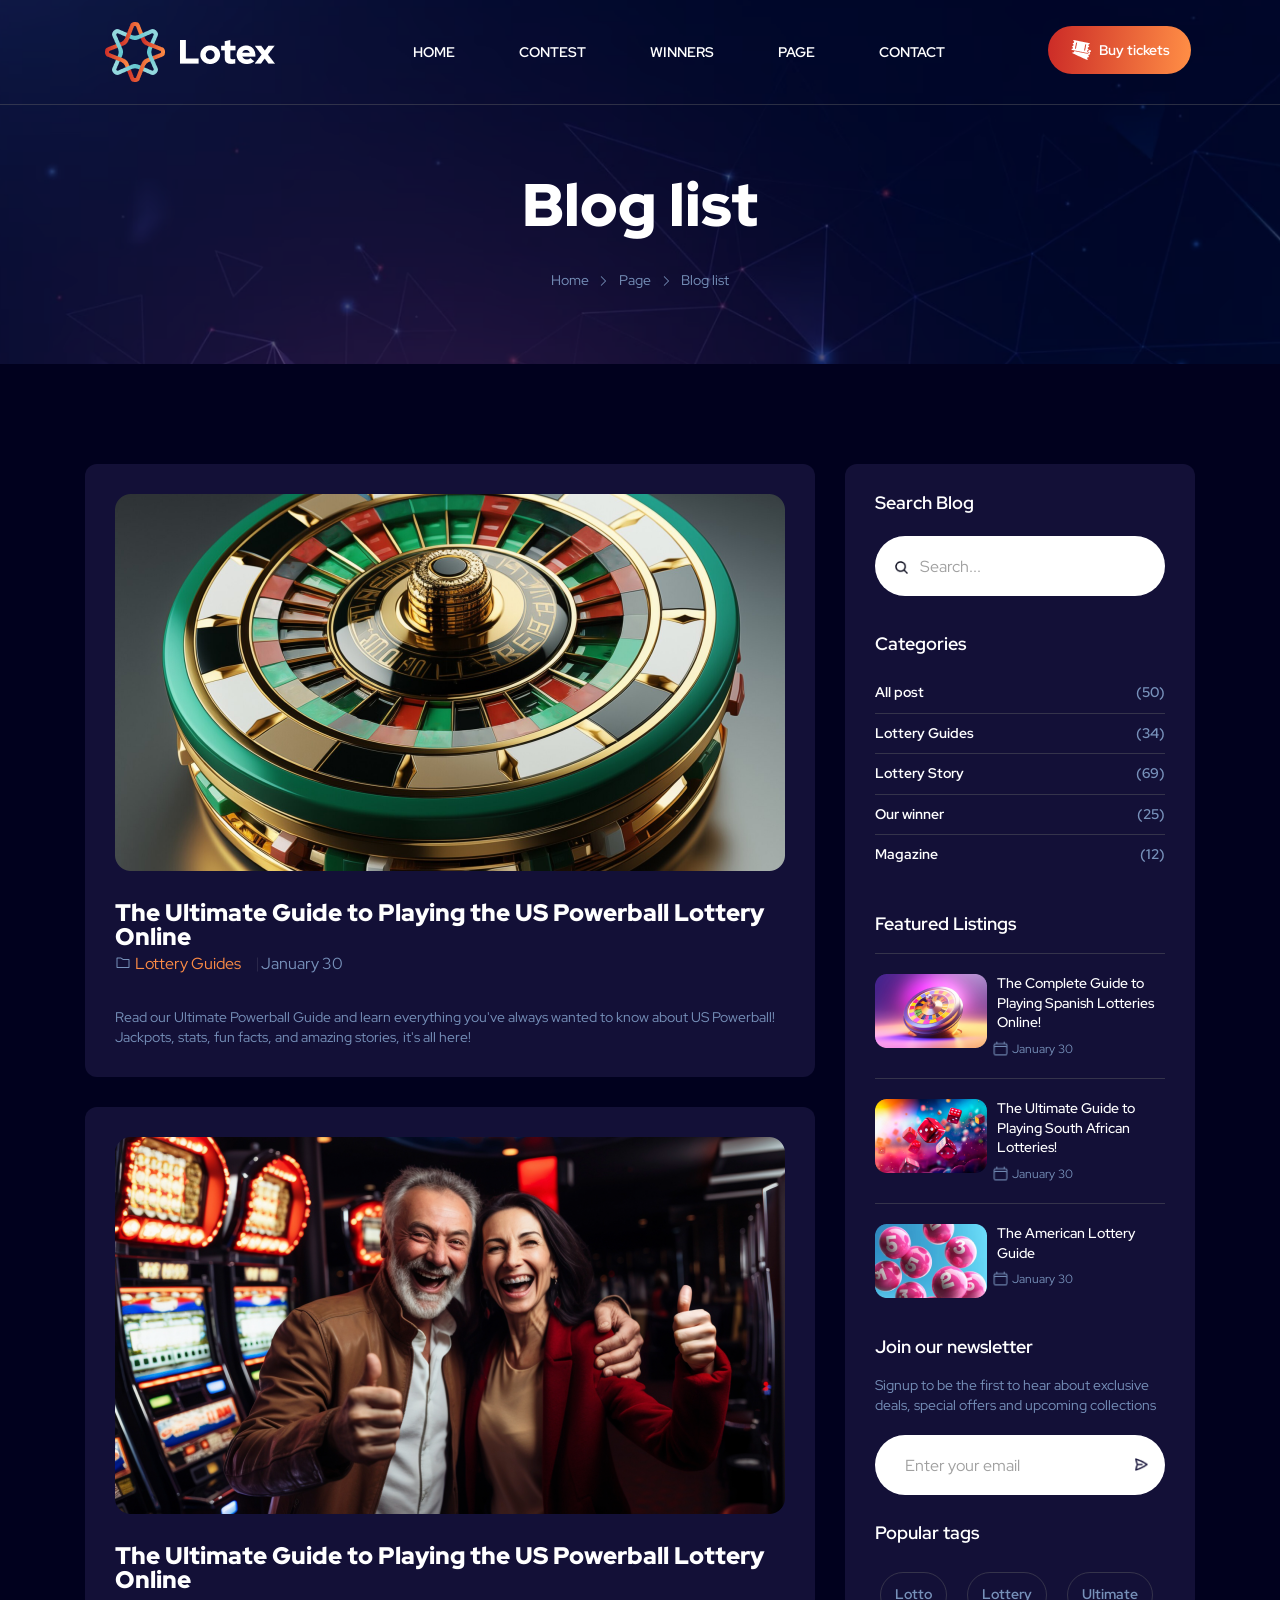
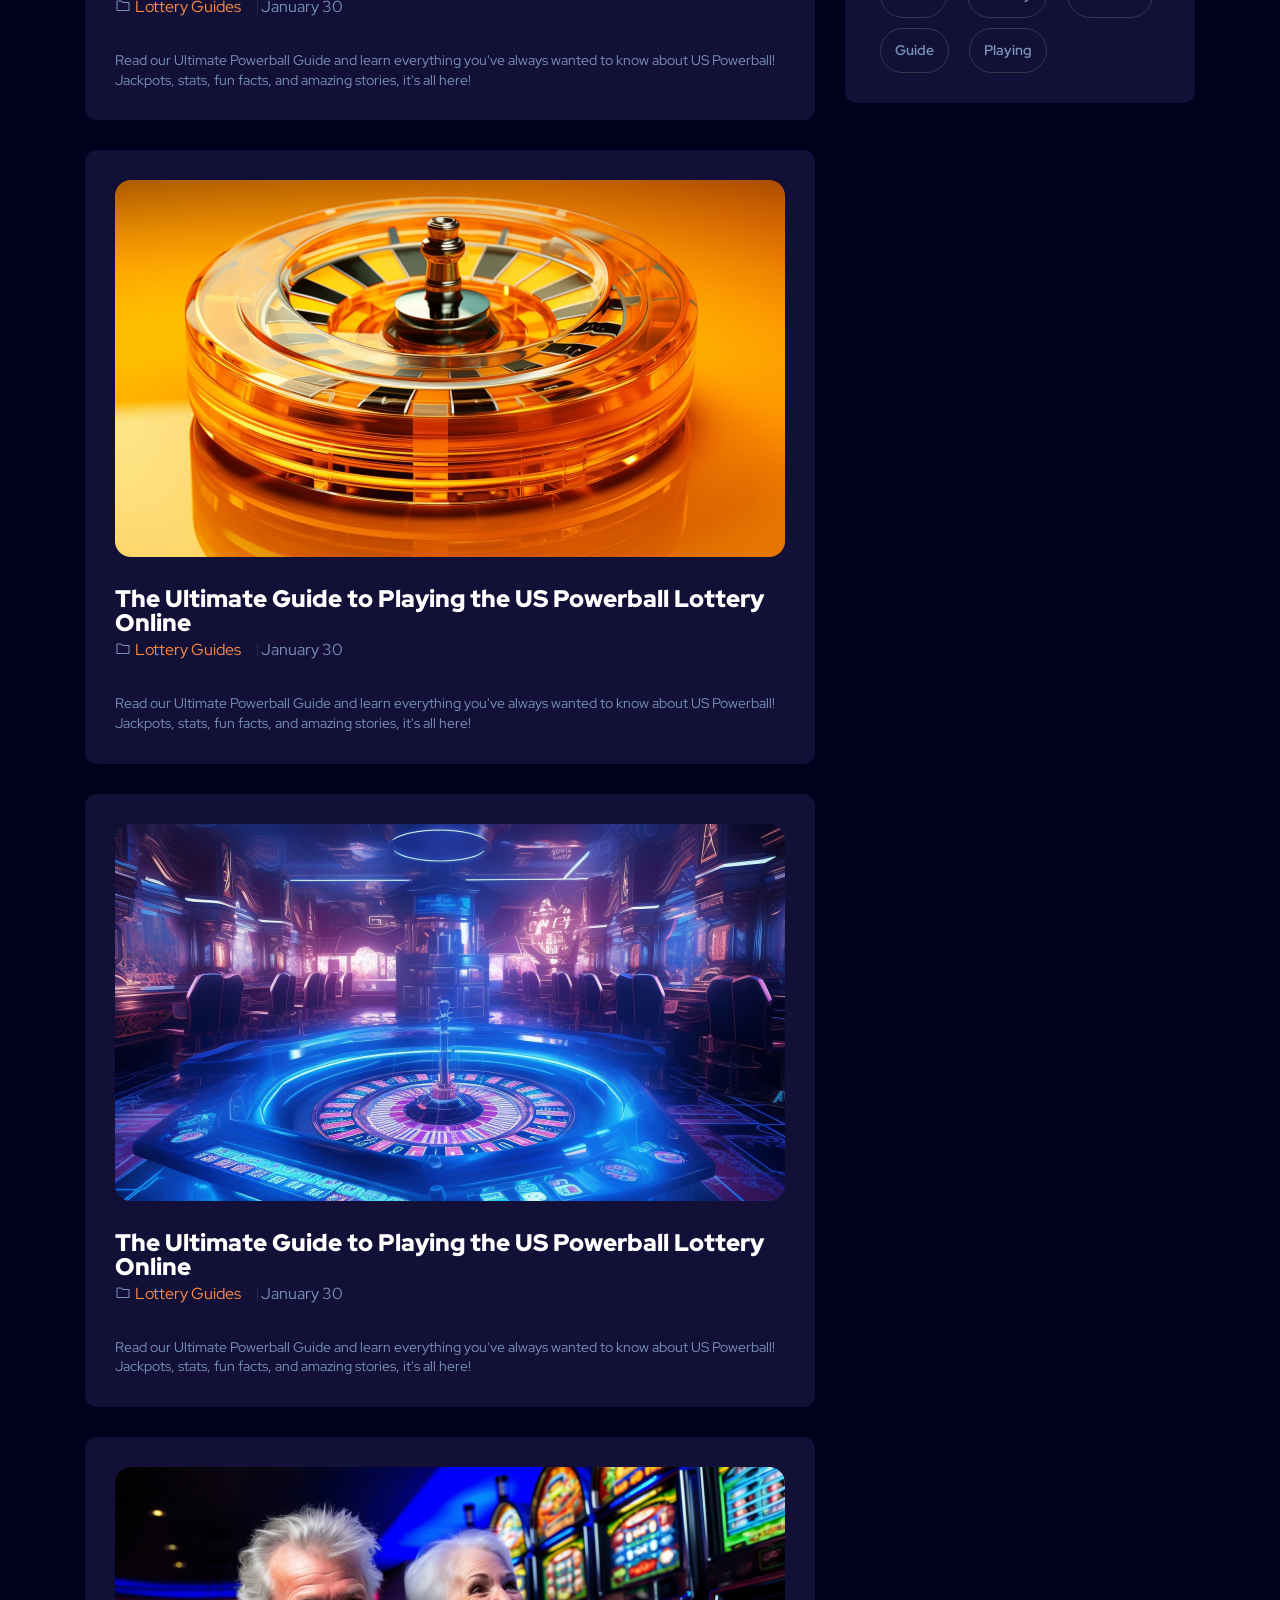
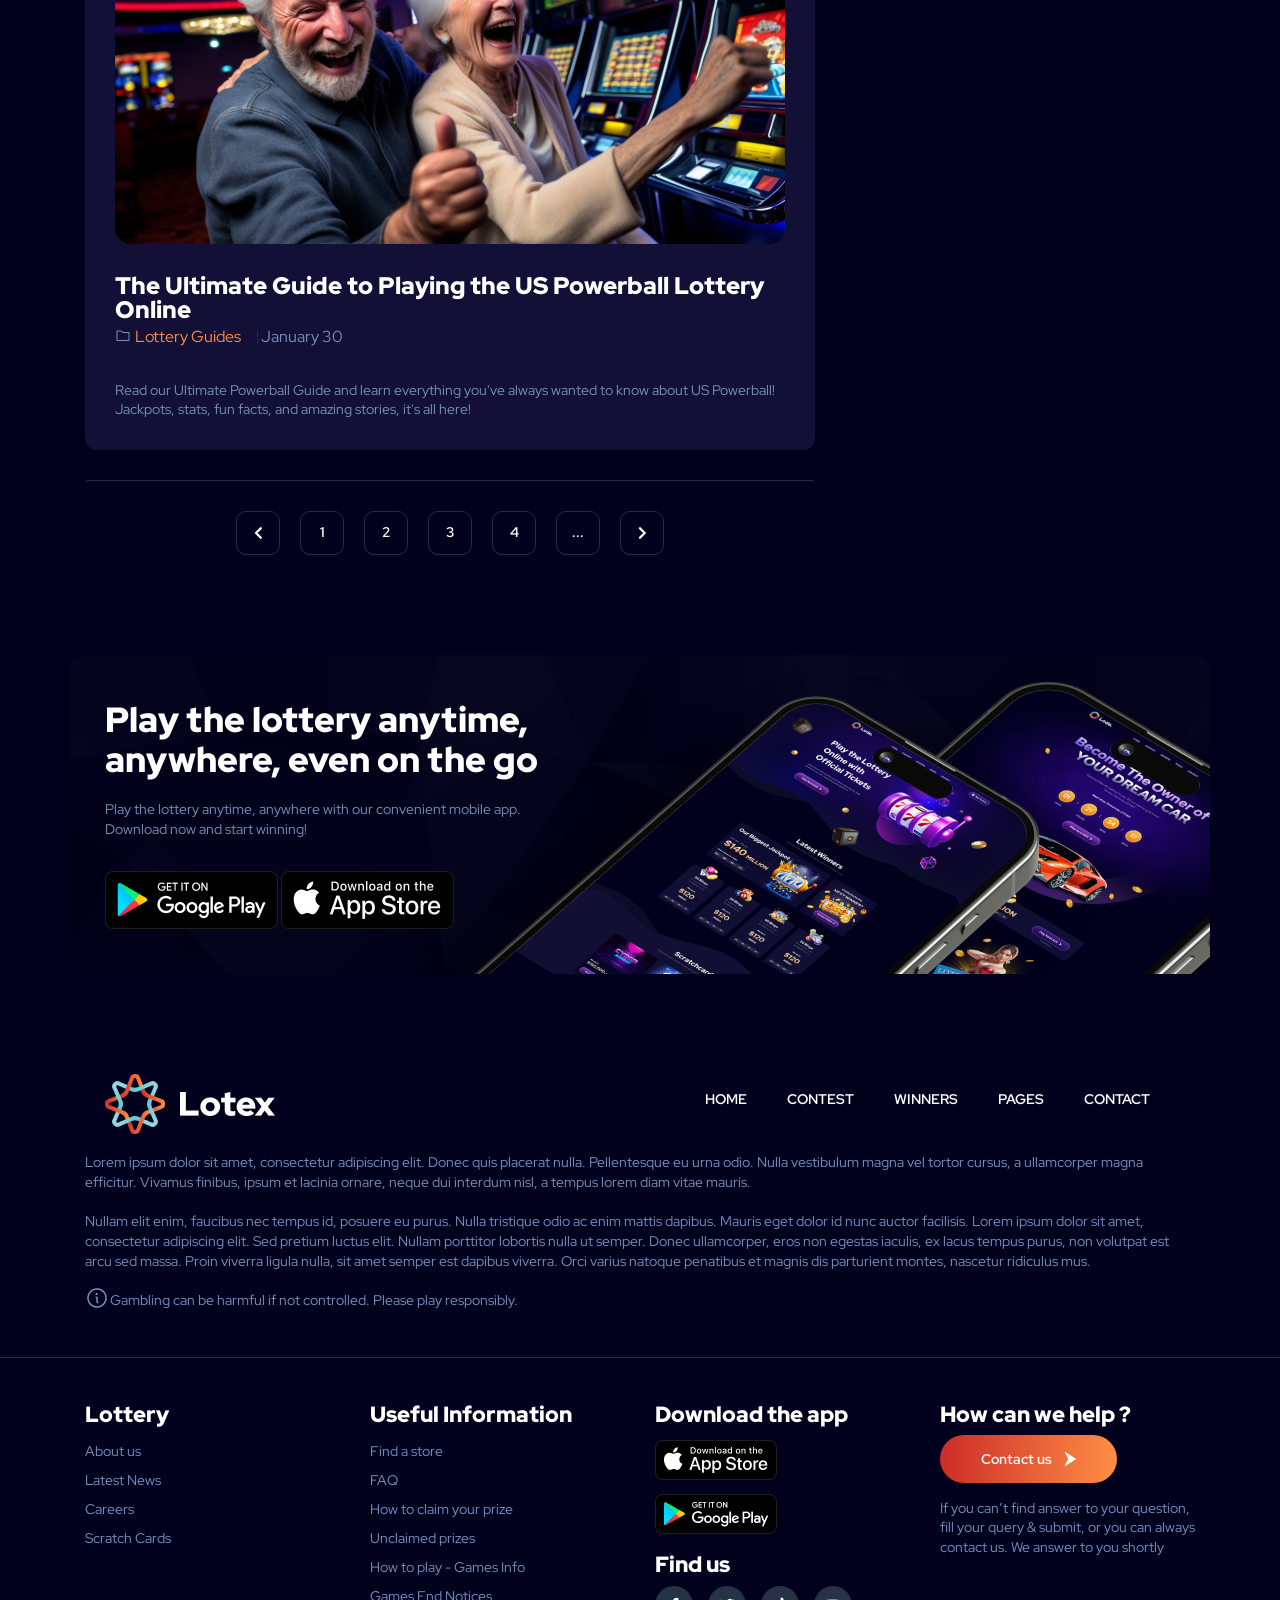
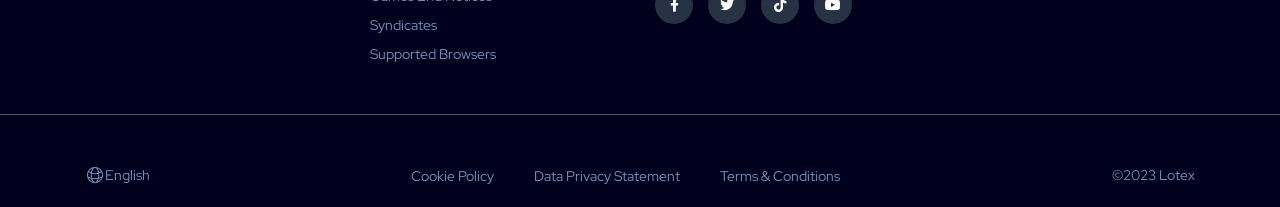
==== commit ef85199e: "update" ====
--- a/bloglist.html
+++ b/bloglist.html
@@ -10,7 +10,7 @@
         content=" appointment, clinic, dentist, doctor, health, health care, hospital, hospitality, laboratory, medical, medicine, patient">
     <meta name="author" content="themesflat.com">
 
-    <!-- Mobile Specific Metas -->
+    <!-- Mobile Specific Meta -->
     <meta name="viewport" content="width=device-width, initial-scale=1, maximum-scale=1">
 
     <!-- Bootstrap  -->
@@ -30,7 +30,7 @@
         <header id="header" class="header style1 clearfix">
             <div class="header-inner">
                 <div id="logo" class="logo ">
-                    <a href="index.html" rel="home">
+                    <a href="bloglist.html" rel="home">
                         <img src="images/logo/Logo.png" alt="image">
                     </a>
                 </div><!-- /.logo -->
@@ -43,22 +43,21 @@
                                 <ul class="submenu">
                                     <li><a href="index.html">Home V.1</a>
                                     </li>
-                                    <li><a href="index-2.html">Home V.2</a></li>
-                                    <li><a href="index-3.html">Home V.3</a></li>
-                                    <li><a href="index-animated.html">Home Animated</a></li>
+                                    <li><a href="index2.html">Home V.2</a></li>
+                                    <li><a href="index3.html">Home V.3</a></li>
                                 </ul><!-- /.submenu -->
                             </li>
                             <li><a href="./#about">Contest</a></li>
                             <li><a href="./#doctor">Winners</a></li>
                             <li><a href="./#portfolio">Page</a>
                                 <ul class="submenu">
-                                    <li><a href="bloglist.html">Page 1</a></li>
-                                    <li><a href="bloglist.html">Page 2</a></li>
-                                    <li><a href="bloglist.html">Page 3</a></li>
-                                    <li><a href="bloglist.html">Page 4</a></li>
+                                    <li><a href="bloglist.html">Blog List</a></li>
+                                    <li><a href="bloggrid.html">Blog Grid</a></li>
+                                    <li><a href="blogdetail.html">Blog Details</a></li>
+                                    <li><a href="FAQ.html">FAQ</a></li>
                                 </ul><!-- /.submenu -->
                             </li>
-                            <li><a href="./#contact">Contact</a></li>
+                            <li><a href="contact.html">Contact</a></li>
                         </ul><!-- /.menu -->
                     </nav><!-- /.main-nav -->
                 </div><!-- /.nav-wrap -->
@@ -91,150 +90,398 @@
     <!-- Blog Posts -->
     <section class="blog-list-area">
         <div class="container">
-            <div class="row">
-                <div class="col-md-8">
-                    <div class="widget-overall">
-                        <div class="widget-wrap">
-                            <div class="widget-item">
-                                <div class="image">
-                                    <img src="images/post/post-list-1.png" alt="post-list-1">
-                                </div>
-                                <div class="post-list-content">
-                                    <h4><a href="bloglist.html">The Ultimate Guide to Playing the US Powerball Lottery Online</a></h4>
-                                    <ul>
-                                        <li class="name">Lottery Guides</li>
-                                        <li class="time">January 30</li>
-                                    </ul>
-                                    <p>Read our Ultimate Powerball Guide and learn everything you've always wanted to know about US Powerball! Jackpots, stats, fun facts, and amazing stories, it's all here!</p>
-                                </div>
-                            </div><!--post-list-item-->
-                        </div><!--post-list-wrap-->
-
-                        <div class="widget-wrap">
-                            <div class="widget-item">
-                                <div class="image">
-                                    <img src="images/post/post-list-2.png" alt="post-list-1">
-                                </div>
-                                <div class="post-list-content">
-                                    <h4><a href="bloglist.html">The Ultimate Guide to Playing the US Powerball Lottery Online</a></h4>
-                                    <ul>
-                                        <li class="name">Lottery Guides</li>
-                                        <li class="time">January 30</li>
-                                    </ul>
-                                    <p>Read our Ultimate Powerball Guide and learn everything you've always wanted to know about US Powerball! Jackpots, stats, fun facts, and amazing stories, it's all here!</p>
-                                </div>
-                            </div><!--post-list-item-->
-                        </div><!--post-list-wrap-->
-
-                        <div class="widget-wrap">
-                            <div class="widget-item">
-                                <div class="image">
-                                    <img src="images/post/post-list-3.png" alt="post-list-1">
-                                </div>
-                                <div class="post-list-content">
-                                    <h4><a href="bloglist.html">The Ultimate Guide to Playing the US Powerball Lottery Online</a></h4>
-                                    <ul>
-                                        <li class="name">Lottery Guides</li>
-                                        <li class="time">January 30</li>
-                                    </ul>
-                                    <p>Read our Ultimate Powerball Guide and learn everything you've always wanted to know about US Powerball! Jackpots, stats, fun facts, and amazing stories, it's all here!</p>
-                                </div>
-                            </div><!--post-list-item-->
-                        </div><!--post-list-wrap-->
-
-                        <div class="widget-wrap">
-                            <div class="widget-item">
-                                <div class="image">
-                                    <img src="images/post/post-list-4.png" alt="post-list-1">
-                                </div>
-                                <div class="post-list-content">
-                                    <h4><a href="bloglist.html">The Ultimate Guide to Playing the US Powerball Lottery Online</a></h4>
-                                    <ul>
-                                        <li class="name">Lottery Guides</li>
-                                        <li class="time">January 30</li>
-                                    </ul>
-                                    <p>Read our Ultimate Powerball Guide and learn everything you've always wanted to know about US Powerball! Jackpots, stats, fun facts, and amazing stories, it's all here!</p>
-                                </div>
-                            </div><!--post-list-item-->
-                        </div><!--post-list-wrap-->
-
-                        <div class="widget-wrap">
-                            <div class="widget-item">
-                                <div class="image">
-                                    <img src="images/post/post-list-5.png" alt="post-list-1">
-                                </div>
-                                <div class="post-list-content">
-                                    <h4><a href="bloglist.html">The Ultimate Guide to Playing the US Powerball Lottery Online</a></h4>
-                                    <ul>
-                                        <li class="name">Lottery Guides</li>
-                                        <li class="time">January 30</li>
-                                    </ul>
-                                    <p>Read our Ultimate Powerball Guide and learn everything you've always wanted to know about US Powerball! Jackpots, stats, fun facts, and amazing stories, it's all here!</p>
-                                </div>
-                            </div><!--post-list-item-->
-                        </div><!--post-list-wrap-->
-
-                        <div class="pagination">
-                            <ul>
-                                <li><a href="#"><i class="fas fa-chevron-left"></i></a></li>
-                                <li><a href="#">1</a></li>
-                                <li><a href="#">2</a></li>
-                                <li><a href="#">3</a></li>
-                                <li><a href="#">4</a></li>
-                                <li><a href="#">...</a></li>
-                                <li><a href="#"><i class="fas fa-chevron-right"></i></a></li>
-                            </ul>
-                        </div><!--/.pagination-->
-                    </div><!--post-list-overall-->
+            <div class="row widget-overall">
+                <div class="col-md-8 ">
+                        <article class="widget-item">
+                            <div class="image">
+                                <img src="images/post/post-list-1.png" alt="post-list-1">
+                            </div>
+                            <div class="post-list-content">
+                                <h4><a href="bloglist.html">The Ultimate Guide to Playing the US Powerball Lottery
+                                        Online</a></h4>
+                                <ul>
+                                    <li class="name">Lottery Guides</li>
+                                    <li class="time">January 30</li>
+                                </ul>
+                                <p>Read our Ultimate Powerball Guide and learn everything you've always wanted to
+                                    know about US Powerball! Jackpots, stats, fun facts, and amazing stories, it's
+                                    all here!</p>
+                            </div>
+                        </article><!--post-list-item-->
+
+                        <article class="widget-item">
+                            <div class="image">
+                                <img src="images/post/post-list-2.png" alt="post-list-1">
+                            </div>
+                            <div class="post-list-content">
+                                <h4><a href="bloglist.html">The Ultimate Guide to Playing the US Powerball Lottery
+                                        Online</a></h4>
+                                <ul>
+                                    <li class="name">Lottery Guides</li>
+                                    <li class="time">January 30</li>
+                                </ul>
+                                <p>Read our Ultimate Powerball Guide and learn everything you've always wanted to
+                                    know about US Powerball! Jackpots, stats, fun facts, and amazing stories, it's
+                                    all here!</p>
+                            </div>
+                        </article><!--post-list-item-->
+
+                        <article class="widget-item">
+                            <div class="image">
+                                <img src="images/post/post-list-3.png" alt="post-list-1">
+                            </div>
+                            <div class="post-list-content">
+                                <h4><a href="bloglist.html">The Ultimate Guide to Playing the US Powerball Lottery
+                                        Online</a></h4>
+                                <ul>
+                                    <li class="name">Lottery Guides</li>
+                                    <li class="time">January 30</li>
+                                </ul>
+                                <p>Read our Ultimate Powerball Guide and learn everything you've always wanted to
+                                    know about US Powerball! Jackpots, stats, fun facts, and amazing stories, it's
+                                    all here!</p>
+                            </div>
+                        </article><!--post-list-item-->
+
+                        <article class="widget-item">
+                            <div class="image">
+                                <img src="images/post/post-list-4.png" alt="post-list-1">
+                            </div>
+                            <div class="post-list-content">
+                                <h4><a href="bloglist.html">The Ultimate Guide to Playing the US Powerball Lottery
+                                        Online</a></h4>
+                                <ul>
+                                    <li class="name">Lottery Guides</li>
+                                    <li class="time">January 30</li>
+                                </ul>
+                                <p>Read our Ultimate Powerball Guide and learn everything you've always wanted to
+                                    know about US Powerball! Jackpots, stats, fun facts, and amazing stories, it's
+                                    all here!</p>
+                            </div>
+                        </article><!--post-list-item-->
+
+                        <article class="widget-item">
+                            <div class="image">
+                                <img src="images/post/post-list-5.png" alt="post-list-1">
+                            </div>
+                            <div class="post-list-content">
+                                <h4><a href="bloglist.html">The Ultimate Guide to Playing the US Powerball Lottery
+                                        Online</a></h4>
+                                <ul>
+                                    <li class="name">Lottery Guides</li>
+                                    <li class="time">January 30</li>
+                                </ul>
+                                <p>Read our Ultimate Powerball Guide and learn everything you've always wanted to
+                                    know about US Powerball! Jackpots, stats, fun facts, and amazing stories, it's
+                                    all here!</p>
+                            </div>
+                        </article><!--post-list-item-->
+
+                    <div class="pagination">
+                        <ul>
+                            <li><a href="#"><i class="fas fa-chevron-left"></i></a></li>
+                            <li><a href="#">1</a></li>
+                            <li><a href="#">2</a></li>
+                            <li><a href="#">3</a></li>
+                            <li><a href="#">4</a></li>
+                            <li><a href="#">...</a></li>
+                            <li><a href="#"><i class="fas fa-chevron-right"></i></a></li>
+                        </ul>
+                    </div><!--/.pagination-->
                 </div><!--/.col-md-8-->
                 <div class="col-md-4">
-                    <div class="widget-overall">
-                        <div class="widget-wrap">
-                            <div class="widget-item">
-                                <div class="sidebar-blog-search">
-                                    <h6>Search Blog</h6>
-                                    <form action="#" class="search-form">
-                                        <input type="text" placeholder="Search...">
-                                        <i type="submit" class="search_button">
-                                        </i>
-                                    </form>
-                                </div><!--/.search-->
-                                <div class="sidebar-blog-categories widget-sidebar">
-                                    <h6>Categories</h6>
-                                    <ul>
-                                        <li>
-                                            <a href="bloglist.html">All post</a>
-                                            <a href="bloglist.html">(50)</a>
-                                        </li>
-                                        <li>
-                                            <a href="bloglist.html">Lottery Guides</a>
-                                            <a href="bloglist.html">(34)</a>
-                                        </li>
-                                        <li>
-                                            <a href="bloglist.html">Lottery Story</a>
-                                            <a href="bloglist.html">(69)</a>
-                                        </li>
-                                        <li>
-                                            <a href="bloglist.html">Our winner</a>
-                                            <a href="bloglist.html">(25)</a>
-                                        </li>
-                                        <li>
-                                            <a href="bloglist.html">Magazine</a>
-                                            <a href="bloglist.html">(12)</a>
-                                        </li>
-                                    </ul>
-                                </div>
-                            </div><!--widget-item-->
-                        </div><!--widget-wrap-->
-                    </div><!--widget-overall-->
+                    <div class="widget-item">
+                        <div class="sidebar-blog-search">
+                            <h6>Search Blog</h6>
+                            <form action="#" class="search-form">
+                                <input type="text" placeholder="Search...">
+                                <i type="submit" class="search_button">
+                                </i>
+                            </form>
+                        </div><!--/.search-->
+                        <div class="sidebar-blog-categories">
+                            <h6>Categories</h6>
+                            <ul>
+                                <li class="span-line-bottom">
+                                    <a href="bloglist.html">All post</a>
+                                    <a href="bloglist.html">(50)</a>
+                                </li>
+                                <li class="span-line-bottom">
+                                    <a href="bloglist.html">Lottery Guides</a>
+                                    <a href="bloglist.html">(34)</a>
+                                </li>
+                                <li class="span-line-bottom">
+                                    <a href="bloglist.html">Lottery Story</a>
+                                    <a href="bloglist.html">(69)</a>
+                                </li>
+                                <li class="span-line-bottom">
+                                    <a href="bloglist.html">Our winner</a>
+                                    <a href="bloglist.html">(25)</a>
+                                </li>
+                                <li>
+                                    <a href="bloglist.html">Magazine</a>
+                                    <a href="bloglist.html">(12)</a>
+                                </li>
+                            </ul>
+                        </div><!--/.categories-->
+                        <div class="sidebar-blog-featured">
+                            <h6>Featured Listings</h6>
+                            <ul>
+                                <li>
+                                    <div class="image">
+                                        <img src="images/sidebar/post-sidebar-1.png" alt="post-sidebar-1">
+                                    </div>
+                                    <div class="content">
+                                        <p><a href="bloglist.html">
+                                                The Complete Guide to Playing Spanish Lotteries Online!
+                                            </a></p>
+                                        <span class="date">January 30</span>
+                                    </div>
+                                </li>
+                                <li>
+                                    <div class="image">
+                                        <img src="images/sidebar/post-sidebar-2.png" alt="post-sidebar-2">
+                                    </div>
+                                    <div class="content">
+                                        <p><a href="bloglist.html">
+                                                The Ultimate Guide to Playing South African Lotteries!
+                                            </a></p>
+                                        <span class="date">January 30</span>
+                                    </div>
+                                </li>
+                                <li>
+                                    <div class="image">
+                                        <img src="images/sidebar/post-sidebar-3.png" alt="post-sidebar-3">
+                                    </div>
+                                    <div class="content">
+                                        <p><a href="bloglist.html">
+                                                The American Lottery Guide
+                                            </a></p>
+                                        <span class="date">January 30</span>
+                                    </div>
+                                </li>
+                            </ul>
+                        </div><!--/.featured-->
+                        <div class="sidebar-blog-newsletter">
+                            <h6>Join our newsletter</h6>
+                            <p>Signup to be the first to hear about exclusive deals, special offers and upcoming
+                                collections</p>
+                            <form action="#" class="email-form">
+                                <input type="email" placeholder="Enter your email">
+                                <i type="submit" class="send_button">
+                                </i>
+                            </form>
+                        </div><!--/.newsletter-->
+                        <div class="sidebar-blog-popular">
+                            <h6>Popular tags</h6>
+                            <div class="tag-could">
+                                <a href="bloglist.html">Lotto</a>
+                                <a href="bloglist.html">Lottery</a>
+                                <a href="bloglist.html">Ultimate</a>
+                                <a href="bloglist.html">Guide</a>
+                                <a href="bloglist.html">Playing</a>
+                            </div><!--/.tag-cloud-->
+                        </div><!--/.popular-->
+                    </div><!--widget-item-->
                 </div><!--/.col-md-4-->
             </div><!--/.row-->
         </div><!--/.container-->
     </section><!--/.blog posts -->
     <!-- Download -->
-    <div></div><!--/.download -->
+    <div class="container">
+        <div class="row">
+            <div class="col-md-12 download">
+                <div class="content-download">
+                    <h3>Play the lottery anytime, anywhere, even on the go</h3>
+                    <p>Play the lottery anytime, anywhere with our convenient mobile app. Download now and start
+                        winning!</p>
+                    <div class="image">
+                        <img src="images/download/Android.png" alt="Android" class="android">
+                        <img src="images/download/IOS.png" alt="IOS" class="ios">
+                    </div>
+                </div>
+                <div class="image-phone">
+                    <img src="images/download/phone1.png" alt="phone1" class="image-phone1">
+                    <img src="images/download/phone2.png" alt="phone2" class="image-phone2">
+                </div>
+            </div>
+        </div>
+    </div><!--/.download -->
     <!-- Footer -->
-    <footer></footer><!--/.footer -->
+    <footer class="footer">
+        <div class="about-footer">
+            <div class="about-menu container">
+                <div class="logo">
+                    <a href="bloglist.html" rel="home">
+                        <img src="images/logo/Logo.png" alt="image">
+                    </a>
+                </div>
+                <div class="nav-wrap">
+                    <nav class="main-nav">
+                        <ul class="menu">
+                            <li><a href="bloglist.html">Home</a></li>
+                            <li><a href="bloglist.html">Contest</a></li>
+                            <li><a href="bloglist.html">Winners</a></li>
+                            <li><a href="bloglist.html">Pages</a></li>
+                            <li><a href="bloglist.html">Contact</a></li>
+                        </ul>
+                    </nav>
+                </div>
+                <div class="para">
+                    <p class="the-first-para">Lorem ipsum dolor sit amet, consectetur adipiscing elit. Donec quis
+                        placerat nulla. Pellentesque eu urna odio. Nulla vestibulum magna vel tortor cursus, a
+                        ullamcorper magna efficitur. Vivamus finibus, ipsum et lacinia ornare, neque dui interdum nisl,
+                        a tempus lorem diam vitae mauris.</p>
+                    <p class="the-second-para">Nullam elit enim, faucibus nec tempus id, posuere eu purus. Nulla
+                        tristique odio ac enim mattis dapibus. Mauris eget dolor id nunc auctor facilisis. Lorem ipsum
+                        dolor sit amet, consectetur adipiscing elit. Sed pretium luctus elit. Nullam porttitor lobortis
+                        nulla ut semper. Donec ullamcorper, eros non egestas iaculis, ex lacus tempus purus, non
+                        volutpat est arcu sed massa. Proin viverra ligula nulla, sit amet semper est dapibus viverra.
+                        Orci varius natoque penatibus et magnis dis parturient montes, nascetur ridiculus mus.</p>
+                    <p class="the-third-para">Gambling can be harmful if not controlled. Please play responsibly.</p>
+                </div>
+            </div><!--/.about-menu-->
+        </div><!--about-footer-->
+        <div class="main-footer">
+            <div class="main-menu container">
+                <div class="row">
+                    <div class="col-md-3 main-content-menu">
+                        <h5>Lottery</h5>
+                        <ul>
+                            <li>
+                                <a href="bloglist.html">
+                                    About us
+                                </a>
+                            </li>
+                            <li>
+                                <a href="bloglist.html">
+                                    Latest News
+                                </a>
+                            </li>
+                            <li>
+                                <a href="bloglist.html">
+                                    Careers
+                                </a>
+                            </li>
+                            <li>
+                                <a href="bloglist.html">
+                                    Scratch Cards
+                                </a>
+                            </li>
+                        </ul>
+                    </div>
+                    <div class="col-md-3 main-content-menu">
+                        <h5>Useful Information</h5>
+                        <ul>
+                            <li>
+                                <a href="bloglist.html">
+                                    Find a store
+                                </a>
+                            </li>
+                            <li>
+                                <a href="bloglist.html">
+                                    FAQ
+                                </a>
+                            </li>
+                            <li>
+                                <a href="bloglist.html">
+                                    How to claim your prize
+                                </a>
+                            </li>
+                            <li>
+                                <a href="bloglist.html">
+                                    Unclaimed prizes
+                                </a>
+                            </li>
+                            <li>
+                                <a href="bloglist.html">
+                                    How to play - Games Info
+                                </a>
+                            </li>
+                            <li>
+                                <a href="bloglist.html">
+                                    Games End Notices
+                                </a>
+                            </li>
+                            <li>
+                                <a href="bloglist.html">
+                                    Syndicates
+                                </a>
+                            </li>
+                            <li>
+                                <a href="bloglist.html">
+                                    Supported Browsers
+                                </a>
+                            </li>
+                        </ul>
+                    </div>
+                    <div class="col-md-3 main-content-menu">
+                        <h5>Download the app</h5>
+                        <ul>
+                            <li>
+                                <img src="images/footer/Ios.png" alt="ios" class="ios">
+                            </li>
+                            <li>
+                                <img src="images/footer/Android.png" alt="android" class="android">
+                            </li>
+                        </ul>
+                        <h5>Find us</h5>
+                        <ul>
+                            <li>
+                                <a href="bloglist.html">
+                                    <i class="fab fa-facebook-f"></i>
+                                </a>
+                            </li>
+                            <li>
+                                <a href="bloglist.html">
+                                    <i class="fab fa-twitter"></i>
+                                </a>
+                            </li>
+                            <li>
+                                <a href="bloglist.html">
+                                    <i class="fab fa-tiktok"></i>
+                                </a>
+                            </li>
+                            <li>
+                                <a href="bloglist.html">
+                                    <i class="fab fa-youtube"></i>
+                                </a>
+                            </li>
+                        </ul>
+                    </div>
+                    <div class="col-md-3 main-content-menu">
+                        <h5>How can we help ?</h5>
+                        <div class="menu-btn ">
+                            <a href="contact.html" class="theme-btn">Contact us</a>
+                        </div>
+                        <p>If you can’t find answer to your question, fill your query & submit, or you can always
+                            contact us. We answer to you shortly</p>
+                    </div>
+                </div>
+            </div>
+        </div><!--/.main-footer-->
+        <div class="end-footer">
+            <div class="end-menu container">
+                <div class="footer_left">
+                    <a href="bloglist.html">
+                        <p>English</p>
+                    </a>
+                </div>
+                <div class="footer_center">
+                    <ul>
+                        <li><a href="bloglist.html">Cookie Policy</a></li>
+                        <li><a href="bloglist.html">Data Privacy Statement</a></li>
+                        <li><a href="bloglist.html">Terms & Conditions</a></li>
+                    </ul>
+                </div>
+                <div class="footer_right">
+                    <a href="bloglist.html">
+                        <p>©2023 Lotex</p>
+                    </a>
+                </div>
+            </div>
+        </div><!--/.End Footer-->
+    </footer><!--/.footer -->
 </body>
 
 </html>
--- a/stylesheets/bloglist.css
+++ b/stylesheets/bloglist.css
@@ -226,12 +226,12 @@
 
 h1 { font: 60px/60px "Red Hat Display", sans-serif;}
 h2 { font: 45px/45px "Red Hat Display", sans-serif;}
-h3 { font: 30px/30px "Red Hat Display", sans-serif;}
+h3 { font: 35px/35px "Red Hat Display", sans-serif;}
 h4 { font: 24px/24px "Red Hat Display", sans-serif;}
 h5 { font: 22px/22px "Red Hat Display", sans-serif;}
 h6 { font: 18px/18px "Red Hat Display", sans-serif;}
 
-h1, h2, h4, h5, h6 {
+h1, h2, h3 ,h4 , h5, h6 {
 	color: #FFFFFF;
 	font-weight: 900;
 	/* margin: 0 0 30px; */
@@ -250,6 +250,7 @@
 	font-size: 14px;
 	font-weight: 645;
 	color: #FFFFFF;
+	line-height: 19.6px;
 }
 
 button {
@@ -399,14 +400,23 @@
 .background-image {
 	background-image: url(../images/header/bg_header.png);
 	background-size: cover;
+	width: 100%;
+}
+
+.span-line-bottom {
+	border-bottom: 1px solid rgb(105, 105, 105, 0.4);
+}
+
+.span-line-top {
+	border-top: 1px solid rgb(105, 105, 105, 0.4);
 }
 
 /* Header
 -------------------------------------------------------------- */
 
 .header {
-	max-width: 1920px;
-	border-bottom: 1px solid #FFFFFF;
+	/* max-width: 1920px; */
+	border-bottom: 1px solid rgb(105, 105, 105, 0.4);
 	position: relative;
 	margin-bottom: 70px;
 }
@@ -426,7 +436,7 @@
 }
 
 .header-inner .logo {
-	padding: 6px 117px 20px 20px;
+	padding: 22px 117px 22px 20px;
 }
 
 /* navigation */
@@ -451,13 +461,13 @@
 }
 
 #mainnav ul li a:hover {
-	color: #7791BA;	
+	color: #7791BA;
 }
 
 
 #mainnav > ul > li {
 	float: left;
-	padding: 19px 28px 20px 6px;
+	padding: 35px 28px 35px 6px;
 }
 
 #mainnav > ul > li > a {
@@ -473,7 +483,7 @@
 	position: absolute;	
 	z-index: 9999;
 	left: 0; 
-	top: 119%;	
+	top: 101%;	
 	-ms-filter: "progid:DXImageTransform.Microsoft.Alpha(Opacity=0)";
        opacity: 0;
         filter: alpha(opacity=0); 
@@ -505,16 +515,20 @@
 /* menu btn */
 
 .header-inner .menu-btn {
-	padding: 20px 0 0 0;
+	margin: 35px 0 0 0;
 	gap: 10px;
 	position: relative;
 }
 
-.header-inner a.theme-btn {
+.header-inner .menu-btn a {
 	line-height: 21.17px;
-	padding: 14px 20px 14px 50px;
+	padding: 15px 21px 15px 51px;
 	background: linear-gradient(274.33deg, #FE8C45 2.74%, #CA2826 103%);
 	border-radius: 999px;
+}
+
+.header-inner .menu-btn a:hover {
+	background: #adaff7;
 }
 
 .header-inner a.theme-btn::before {
@@ -523,7 +537,7 @@
 	position: absolute;
 	height: 20px;
 	width: 20px;
-	top: 25px;
+	top: 5px;
 	right: 100px;
 }
 
@@ -531,6 +545,7 @@
 -------------------------------------------------------------- */
 .page-title {
 	padding-bottom: 70px;
+	position: relative;
 }
 
 .page-title .page-title-heading .title {
@@ -548,23 +563,45 @@
 .page-title .breadcrumbs ul li a {
 	font-weight: 400;
 	color: #7791BA;
+	position: relative;
+}
+
+.breadcrumbs ul li:nth-child(1) a::after {
+	content: "";
+	height: 15px;
+	width: 15px;
+	background-image: url(../images/icon/right.png);
+	position: absolute;
+	bottom: 0px;
+	left: 45px;
+}
+
+.breadcrumbs ul li:nth-child(2) a::after {
+	content: "";
+	background-image: url(../images/icon/right.png);
+	position: absolute;
+	height: 15px;
+	width: 15px;
+	bottom: 0px;
+	left: 40px;
 }
 
 /* Blog Posts
 -------------------------------------------------------------- */
+.blog-list-area {
+	margin-bottom: 100px;
+}
 
 .widget-overall {
 	padding-top: 100px;
 }
 
-.widget-wrap {
+.widget-item {
+	padding: 30px;
 	background-color: #131037;
 	border-radius: 12px;
 	margin-bottom: 30px;
-}
-
-.widget-item {
-	padding: 30px;
+
 }
 
 .widget-item .image img {
@@ -586,10 +623,32 @@
 .post-list-content ul .name {
 	padding: 0 20px;
 	color: #FE8C45;
+	position: relative;
+}
+
+.post-list-content ul .name::after {
+	content: "";
+	background-image: url(../images/icon/folder.png);
+	position: absolute;
+	height: 15px;
+	width: 15px;
+	top: 5px;
+	left: 0px;
 }
 
 .post-list-content ul .time {
 	color: #7791BA;
+	position: relative;
+}
+
+.post-list-content ul .time::after {
+	content: "";
+	background-image: url(../images/icon/Line.png);
+	position: absolute;
+	height: 15px;
+	width: 1px;
+	top: 8px;
+	right: 85px;
 }
 
 /* Pagination */
@@ -598,7 +657,7 @@
 	display: flex;
 	justify-content: center;
 	padding-top: 30px;
-	border-top: 1px solid #7791BA;
+	border-top: 1px solid rgb(105, 105, 105, 0.4);
 }
 
 .pagination ul {
@@ -609,7 +668,7 @@
 	border-radius: 10px;
 	color: #FFFFFF;
 	background-color: transparent;
-	border: 1px solid #7791BA;
+	border: 1px solid rgb(105, 105, 105, 0.4);
 	height: 44px;
 	width: 44px;
 	display: flex;
@@ -617,26 +676,27 @@
 	justify-content: center;
 }
 
+.pagination ul li a:hover {
+	background: #adaff7;
+	color: #007bff;
+}
+
 .pagination ul li {
 	padding: 0 10px;
 }
 
 /* Sidebar Posts
 -------------------------------------------------------------- */
-.widget-sidebar {
-	margin-bottom: 40px;
-}
 
 /* Sidebar */
+
+.sidebar-blog-search h6 {
+	font-weight: 645;
+	margin-bottom: 24px;
+}
 
 .sidebar-blog-search {
 	margin-bottom: 10px;
-}
-
-.sidebar-blog-search h6,
-.sidebar-blog-categories h6 {
-	font-weight: 645;
-	margin-bottom: 25px;
 }
 
 .sidebar-blog-search form input{
@@ -661,4 +721,350 @@
 
 /* Categories */
 
-
+.sidebar-blog-categories {
+	margin-bottom: 40px;
+}
+
+.sidebar-blog-categories h6 {
+	font-weight: 645;
+	margin-bottom: 20px;
+}
+
+.sidebar-blog-categories ul li {
+	display: flex;
+	justify-content: space-between;
+	padding: 10px 0;
+}
+
+.sidebar-blog-categories ul li a:not(:first-child) {
+	color: #7791BA;
+}
+
+/* Featured Listings */
+
+.sidebar-blog-featured {
+	margin-bottom: 10px;
+}
+
+.sidebar-blog-featured h6 {
+	font-weight: 645;
+	margin-bottom: 20px;
+}
+
+.sidebar-blog-featured ul li {
+	display: flex;
+	border-top: 1px solid rgb(105, 105, 105, 0.4);
+	padding-top: 20px;
+}
+
+.sidebar-blog-featured .image img{
+	flex: none;
+	max-width: 112px;
+	margin-right: 10px;
+}
+
+.sidebar-blog-featured .content p a {
+	font-weight: 550;
+}
+
+.sidebar-blog-featured span {
+	font-size: 12px;
+	font-weight: 400;
+	line-height: 16.8px;
+	color: #7791BA;
+	padding-left: 15px;
+}
+
+.sidebar-blog-featured span::before {
+	content: "";
+	width: 17px;
+	height: 17px;
+	position: absolute;
+	background-image: url(../images/icon/calendar.png);
+	background-size: cover;
+	background-position: center;
+	transform: translate(-20px, 7px);
+}
+
+/* Newsletter */
+
+.sidebar-blog-newsletter h6 {
+	font-weight: 645;
+	margin-bottom: 20px;
+}
+
+.sidebar-blog-newsletter p {
+	margin-bottom: 20px;
+}
+
+.sidebar-blog-newsletter form input {
+	background-color: #FFFFFF;
+	border-radius: 50px;
+}
+
+.sidebar-blog-newsletter form i::after {
+	content: "";
+	display: inline-block;
+	background-image: url(../images/icon/send.png);
+	background-size: cover;
+	background-position: center;
+	height: 13px;
+	width: 13px;
+	transform: translate(260px, -44px);
+}
+
+/* Popular */
+
+.sidebar-blog-popular h6 {
+	font-weight: 645;
+	margin-bottom: 20px;
+}
+
+.sidebar-blog-popular .tag-could {
+	display: flex;
+	flex-wrap: wrap;
+	margin: 0 -5px 0;
+}
+
+.sidebar-blog-popular .tag-could a {
+	padding: 12px 14px;
+	margin: 10px 10px 0;
+	border: 1px solid rgb(105, 105, 105, 0.4);
+	border-radius: 99px;
+	color: #7791BA;
+}
+
+
+.sidebar-blog-popular .tag-could a:hover {
+	background: #adaff7;
+}
+
+/* Download
+-------------------------------------------------------------- */
+
+.download {
+	background-image: url(../images/download/background.png);
+	background-repeat: no-repeat;
+	background-size: cover;
+	background-position: center;
+	border-radius: 16px;
+	position: relative;
+	width: 100%;
+}
+
+.content-download {
+	max-width: 473px;
+	padding: 45px 0 45px 20px;
+}
+
+.content-download h3 {
+	line-height: 40px;
+	margin-bottom: 20px;
+}
+
+.content-download p {
+	margin-bottom: 32px;
+}
+
+.content-download .image img .android {
+	margin-right: 10px;
+}
+
+.download .image-phone .image-phone1 {
+	position: absolute;
+	right: 0;
+	bottom: 0;
+}
+
+
+.download .image-phone .image-phone2{
+	position: absolute;
+	right: 10px;
+	bottom: 0;
+}
+
+/* Footer
+-------------------------------------------------------------- */
+
+/* About Footer */
+.about-footer {
+	margin-bottom: 46px;
+	padding-top: 90px;
+}
+
+.about-footer .about-menu .logo img{
+	float: left;
+	padding: 10px 430px 10px 20px;
+}
+
+.about-footer .about-menu .nav-wrap {
+	float: left;
+}
+.about-footer .about-menu .nav-wrap .main-nav ul li a {
+	text-transform: uppercase;
+}
+
+.about-footer .about-menu .nav-wrap .main-nav ul li a:hover {
+	color: rgb(105, 105, 105, 0.4);
+}
+
+.about-footer .about-menu .nav-wrap .main-nav > ul > li {
+	float: left;
+	padding: 20px 40px 40px 0;
+}
+
+.about-footer .about-menu p {
+	margin-bottom: 20px;
+}
+
+.about-footer .about-menu p.the-third-para {
+	padding-left: 25px;
+	position: relative;
+}
+
+.about-footer .about-menu p.the-third-para::after {
+	content: "";
+	background-image: url(../images/icon/ladder.png);
+	position: absolute;
+	height: 25px;
+	width: 25px;
+	bottom: 0px;
+	left: 0px;
+}
+
+/* Main Footer */
+
+.main-footer {
+	border-top: 1px solid rgb(105, 105, 105, 0.4);
+	margin-bottom: 46px;
+}
+
+.main-menu {
+	margin-top: 46px;
+}
+
+.main-content-menu h5 {
+	margin-bottom: 10px;
+}
+
+.main-content-menu ul li a {
+	color: #7791BA;
+	font-weight: 400;
+}
+
+.main-content-menu ul li a:hover {
+	color: #FFFFFF;
+}
+
+.main-content-menu ul li img.ios {
+	margin-bottom: 14px;
+	margin-top: 4px;
+	cursor: pointer;
+}
+
+.main-content-menu ul li img.android {
+	margin-bottom: 20px;
+	cursor: pointer;
+}
+
+.main-content-menu > ul:nth-of-type(2) {
+	display: flex;
+}
+
+.main-content-menu > ul:nth-of-type(2) > li {
+	padding-right: 15px;
+}
+
+.main-content-menu > ul:nth-of-type(2) > li > a {
+	color: #FFFFFF;
+	background-color: #273244;
+	height: 38px;
+	width: 38px;
+	display: flex;
+	align-items: center;
+	justify-content: center;
+	border-radius: 50%;
+}
+
+.main-content-menu > ul:nth-of-type(2) > li > a:hover {
+	background: #adaff7;
+	color: #007bff;
+}
+
+.main-content-menu .menu-btn {
+	gap: 10px;
+	position: relative;
+	margin-top: 18px;
+	margin-bottom: 26px;
+}
+
+.main-content-menu .menu-btn a {
+	line-height: 21.17px;
+	padding: 15px 65px 15px 41px;
+	background: linear-gradient(274.33deg, #FE8C45 2.74%, #CA2826 103%);
+	border-radius: 999px;
+	position: relative;
+}
+
+.main-content-menu .menu-btn a::after {
+	content: "";
+	background-image: url(../images/icon/rightwhite.png);
+	position: absolute;
+	height: 14px;
+	width: 13px;
+	top: 17px;
+	right: 40px;
+}
+
+.main-content-menu .menu-btn a:hover {
+	background: #adaff7;
+}
+
+/* End Footer */
+.end-footer {
+	border-top: 1px solid #535860;
+}
+
+.end-menu {
+	padding-top: 46px;
+	margin-bottom: 46px;
+}
+
+.end-menu .footer_left,
+.end-menu .footer_center,
+.end-menu .footer_right {
+	float: left;
+}
+
+.end-menu .footer_left {
+	padding: 5px 261px 0 20px;
+	position: relative;
+}
+
+.end-menu .footer_left::after {
+	content: "";
+	background-image: url(../images/icon/world.png);
+	position: absolute;
+	height: 20px;
+	width: 20px;
+	bottom: 0px;
+	left: 0px;
+}
+
+.end-menu .footer_center {
+	padding: 0 232px 0 0;
+}
+
+.end-menu .footer_right {
+	padding: 5px 0 0 0;
+}
+
+.end-menu .footer_center ul li {
+	float: left;
+	padding: 0 40px 0 0;
+}
+
+.end-menu .footer_center ul li a {
+	color: #7791BA;
+	font-weight: 400;
+}
--- a/stylesheets/color/color.css
+++ b/stylesheets/color/color.css
@@ -3,4 +3,14 @@
     --main-color: rgba(254, 140, 69, 1);
     --white-color: #FFFFFF;
     --black-color: #000000;
-}+    --bg-darkblue-color: rgba(6, 6, 35, 1);
+    --bg-lightblue-color: rgba(15, 12, 48, 1);
+}
+
+.bg-darkblue{
+    background-color: var(--bg-darkblue-color);
+}
+
+.bg-lightblue {
+    background-color: var(--bg-lightblue-color);
+}
